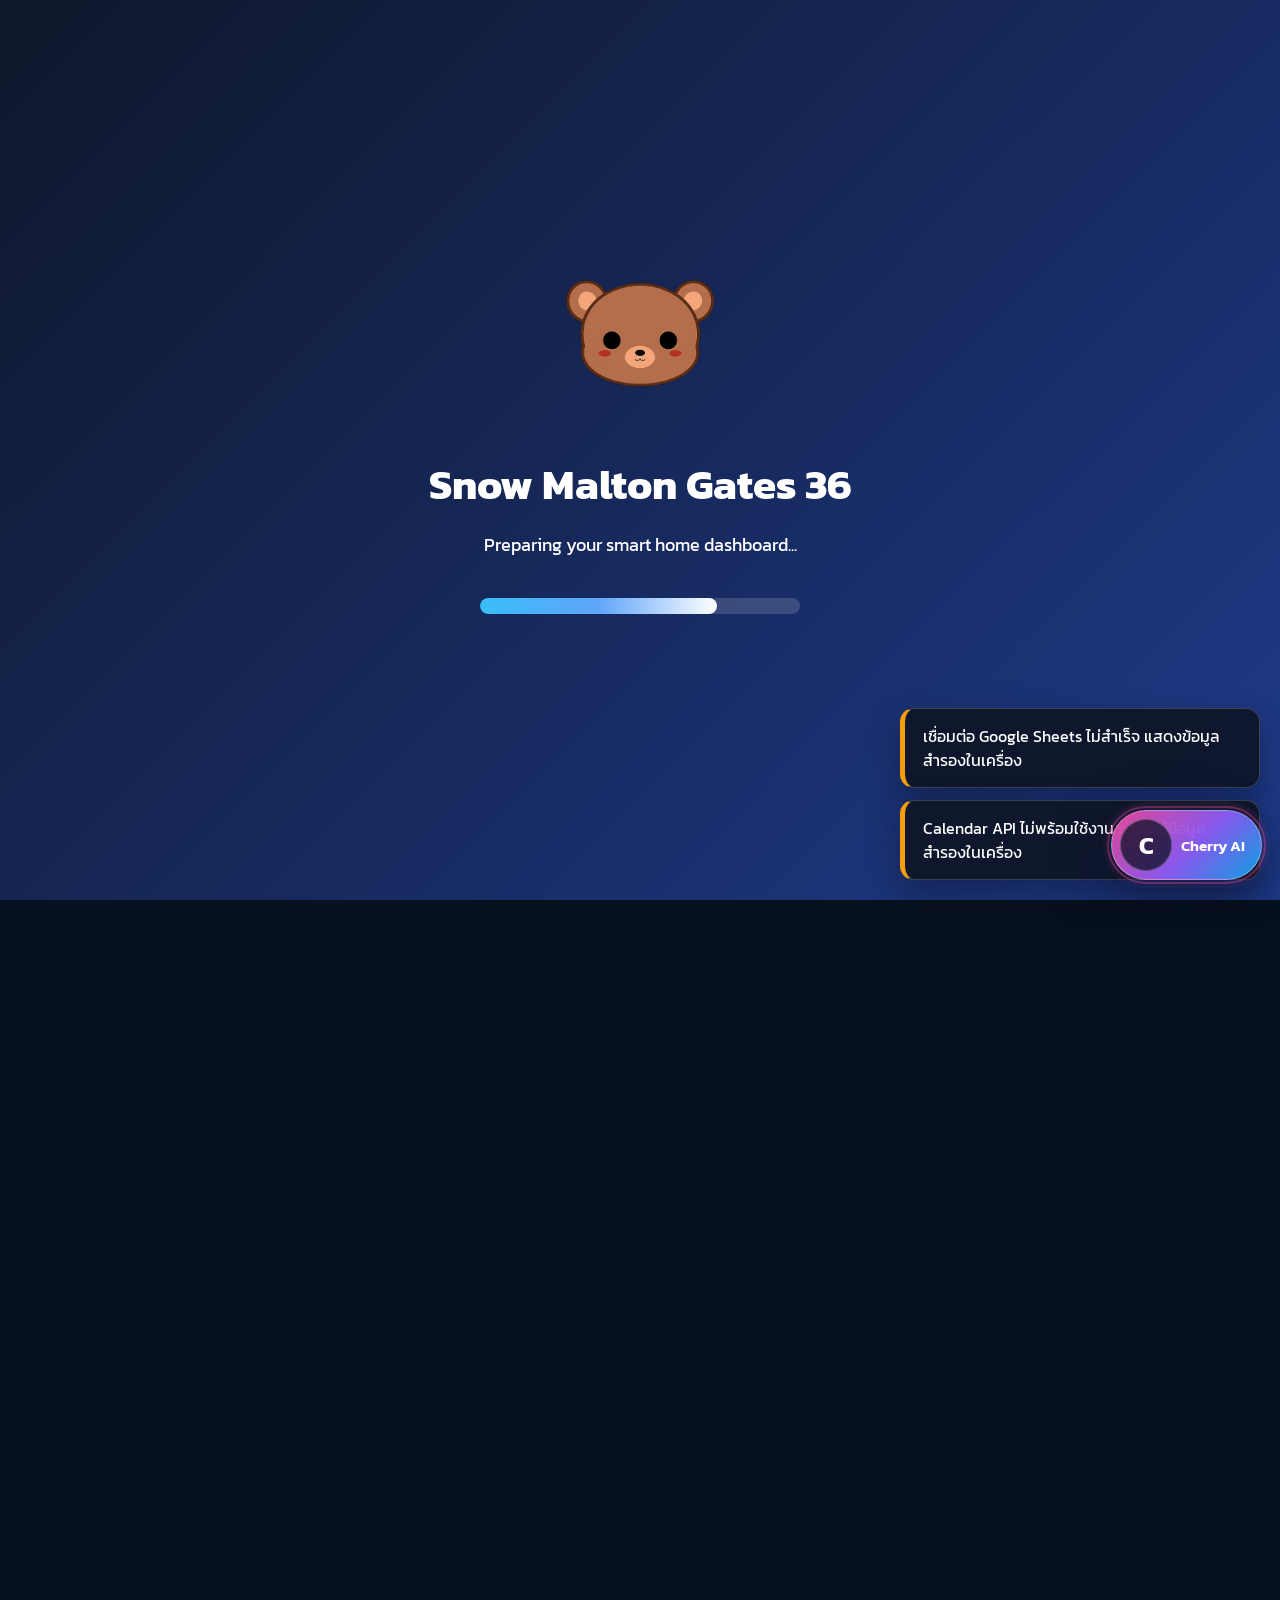
==== index.html @ 79fa8e24 "Add Cherry AI assistant and final floating avatar" ====
<!DOCTYPE html>

<html lang="th">
<head>
<meta charset="utf-8"/>
<meta content="width=device-width, initial-scale=1.0, viewport-fit=cover" name="viewport"/>
<title>
   Family Home Dashboard
  </title>
<meta content="#0f172a" name="theme-color"/>
<link href="home.css" rel="stylesheet"/>
<!-- Google Font -->
<link href="https://fonts.googleapis.com/css2?family=Kanit:wght@300;400;500;600;700&amp;display=swap" rel="stylesheet"/>
<!-- Font Awesome -->
<link href="https://cdnjs.cloudflare.com/ajax/libs/font-awesome/6.6.0/css/all.min.css" rel="stylesheet"/>
  <link rel="stylesheet" href="cherry.css?v=6">
</head>
<body>
<!-- ===================================================
    SPLASH SCREEN
    (ใช้ Animation เดิมของ Umick Expender)
    ==================================================== -->
<div id="splashScreen">
<div class="splash-container">
<img alt="Bear" class="loading-bear" src="images/bear.png"/>
<h1 class="loading-title">
     Snow Malton Gates 36
    </h1>
<p class="loading-text">
     Preparing your smart home dashboard...
    </p>
<div class="loading-bar">
<div class="loading-progress">
</div>
</div>
</div>
</div>
<!-- ===================================================
    SNOW
    ==================================================== -->
<div id="snowContainer">
</div>
<!-- ===================================================
    MAIN
    ==================================================== -->
<div id="app">
<!-- ==========================================
    HEADER
=========================================== -->
<header class="top-header">
<div class="header-left">
<div class="logo">
<b>
<u>
<i>
         ❄️Snow Malton Gates 18/36❄️
        </i>
</u>
</b>
</div>
</div>
<button class="hamburger" id="menuToggle" type="button">
<i class="fas fa-bars">
</i>
</button>
<nav id="mainMenu">
<ul>
<li>
<a data-page="home" href="#home">
<i class="fas fa-house">
</i>
        Home
       </a>
</li>
<li class="dropdown">
<a href="#">
<i class="fas fa-folder-open">
</i>
        ข้อมูลไฟล์บ้าน
        <i class="fas fa-chevron-down">
</i>
</a>
<ul class="submenu">
<li>
<a data-page="blueprint-files" href="#blueprint-files">
          📐 ไฟล์พิมพ์เขียว
         </a>
</li>
<li>
<a data-page="adam-files" href="#adam-files">
          👷 ผู้รับเหมา Adam
         </a>
</li>
<li>
<a data-page="ggb-files" href="#ggb-files">
          🏗 ผู้รับเหมา GGB
         </a>
</li>
<li>
<a data-page="solar-files" href="#solar-files">
          ☀️ SCG Solar Cell
         </a>
</li>
<li>
<a data-page="electric-files" href="#electric-files">
          🔌 เครื่องใช้ไฟฟ้า
         </a>
</li>
</ul>
</li>
<li>
<a data-page="expense" href="#expense"> 
<i class="fas fa-wallet">
</i>
        รายรับ–รายจ่าย
       </a>
</li>
<li>
<a data-page="location" href="#location">
<i class="fas fa-location-dot">
</i>
        Location
       </a>
</li>
<li><a data-page="calendar" href="#calendar"><i class="fas fa-calendar-days"></i> Calendar</a></li><li>
<a data-page="contact" href="#contact">
<i class="fas fa-address-book"></i>
    Contact
  </a>
</li><li>
<a data-page="family" href="#family">
<i class="fas fa-comments">
</i>
        ครอบครัว
       </a>
</li>
<li>
<a href="games.html?v=15">
<i class="fas fa-gamepad">
</i>
        Games
       </a>
</li>
</ul>
</nav>
</header>
<main id="content">
<section class="page active" id="home">
<div class="hero-overlay">
<div class="hero-card">
<h1>
        ❣️ Welcome Home ❣️
       </h1>
<h2>
        Snow36 Happy Place For Our Family
       </h2>
<p>
        Smart Family Management Dashboard
       </p>
<div class="hero-buttons">
<button class="primary-btn" id="startBtn" type="button">
<i class="fas fa-house">
</i>
         เริ่มต้นใช้งาน
        </button>
<button class="secondary-btn" id="gotoExpense" type="button">
<i class="fas fa-wallet">
</i>
         รายรับ–รายจ่าย
        </button>
</div>
</div>
</div>
</section>
<section class="quick-menu">
<div class="menu-card" data-page="files">
<i class="fas fa-folder-open">
</i>
<h3>
       ข้อมูลไฟล์บ้าน
      </h3>
<p>
       Blueprint / Contractor / Solar
      </p>
</div>
<div class="menu-card" data-page="expense">
<i class="fas fa-wallet">
</i>
<h3>
       รายรับ–รายจ่าย
      </h3>
<p>
       Income &amp; Expense Tracker
      </p>
</div>
<div class="menu-card" data-page="location">
<i class="fas fa-map-location-dot">
</i>
<h3>
       Location
      </h3>
<p>
       Google Maps Navigation
      </p>
</div>
<div class="menu-card" data-page="calendar">
<i class="fas fa-calendar-days"></i>
<h3>Calendar</h3>
<p>Family Appointments &amp; Reminders</p>
</div><div class="menu-card" data-page="contact">
<i class="fas fa-address-book"></i>
<h3>Contact</h3>
<p>Call &amp; LINE Family Members</p>
</div><div class="menu-card" data-page="family">
<i class="fas fa-comments">
</i>
<h3>
       Family Board
      </h3>
<p>
       Messages &amp; Announcement
      </p>
</div>
<a class="menu-card" href="games.html?v=15" style="color: inherit; text-decoration: none;">
<i class="fas fa-gamepad">
</i>
<h3>
       Games
      </h3>
<p>
       AR Multiplication Adventure
      </p>
</a>
</section>
<section class="page hidden-page" id="files">
<div class="page-title">
<h2>
<i class="fas fa-folder-open">
</i>
       ข้อมูลไฟล์บ้าน
      </h2>
<p>
       เอกสารทั้งหมดของบ้าน
      </p>
</div>
<div class="file-grid">
<!-- ===================== -->
<div class="file-card">
<div class="file-icon">
        📐
       </div>
<h3>
        ไฟล์พิมพ์เขียว
       </h3>
<p>
        Blueprint Drawing
       </p>
<button class="category-page-button" data-page="blueprint-files" type="button">
        ดูไฟล์พิมพ์เขียว
       </button>
</div>
<!-- ===================== -->
<div class="file-card">
<div class="file-icon">
        👷
       </div>
<h3>
        ผู้รับเหมา Adam
       </h3>
<p>
        Google Sheet / PDF
       </p>
<button class="category-page-button" data-page="adam-files" type="button">
        เปิดไฟล์
       </button>
</div>
<!-- ===================== -->
<div class="file-card">
<div class="file-icon">
        🏗
       </div>
<h3>
        ผู้รับเหมา GGB
       </h3>
<p>
        Google Sheet
       </p>
<button class="category-page-button" data-page="ggb-files" type="button">
        เปิดไฟล์
       </button>
</div>
<!-- ===================== -->
<div class="file-card">
<div class="file-icon">
        ☀
       </div>
<h3>
        SCG Solar Cell
       </h3>
<p>
        Solar Installation
       </p>
<button class="category-page-button" data-page="solar-files" type="button">
        เปิดไฟล์
       </button>
</div>
<!-- ===================== -->
<div class="file-card">
<div class="file-icon">
        🔌
       </div>
<h3>
        เครื่องใช้ไฟฟ้า
       </h3>
<p>
        Warranty / Manual
       </p>
<button class="category-page-button" data-page="electric-files" type="button">
        เปิดไฟล์
       </button>
</div>
</div>
</section>
<section class="page hidden-page" id="blueprint-files">
<div class="page-title">
<h2>
       📐 ไฟล์พิมพ์เขียว
      </h2>
<p>
       เอกสารแบบพิมพ์เขียวของบ้าน
      </p>
</div>
<div class="file-grid">
<div class="file-card">
<div class="file-icon">
        📐
       </div>
<h3>
        แบบพิมพ์เขียวบ้าน
       </h3>
<p>
        Blueprint PDF
       </p>
<button class="open-file" data-link="pdf/blueprint.pdf" type="button">
        เปิดไฟล์
       </button>
</div>
</div>
</section>
<section class="page hidden-page" id="adam-files">
<div class="page-title">
<h2>
       👷 ผู้รับเหมา Adam
      </h2>
<p>
       เอกสารทั้งหมดของผู้รับเหมา Adam
      </p>
</div>
<div class="file-grid">
<!-- ไฟล์ 1 -->
<div class="file-card">
<div class="file-icon">
        🛋️
       </div>
<h3>
        แบบ Interior
       </h3>
<p>
        Interior Drawing PDF
       </p>
<button class="open-file" data-link="pdf/Adaminterrior&amp;KNXall.pdf" type="button">
        เปิดไฟล์
       </button>
</div>
<!-- ไฟล์ 2 -->
<div class="file-card">
<div class="file-icon">
        🚘
       </div>
<h3>
        แบบ Garage
       </h3>
<p>
        Garage Drawing PDF
       </p>
<button class="open-file" data-link="pdf/Garage.pdf" type="button">
        เปิดไฟล์
       </button>
</div>
<!-- ไฟล์ 3 -->
<div class="file-card">
<div class="file-icon">
        🏡
       </div>
<h3>
        แบบ Pavilion &amp; Laundry
       </h3>
<p>
        Pavilion and Laundry Drawing PDF
       </p>
<button class="open-file" data-link="pdf/Pavilion&amp;Laundry.pdf" type="button">
        เปิดไฟล์
       </button>
</div>
<!-- ไฟล์ 4 -->
<div class="file-card">
<div class="file-icon">
        🧾
       </div>
<h3>
        ใบเสนอราคา Interior
       </h3>
<p>
        Interior Quotation PDF
       </p>
<button class="open-file" data-link="pdf/AdaminterriorKNXCarpetLFPRICE.pdf" type="button">
        เปิดไฟล์
       </button>
</div>
<!-- ไฟล์ 5 -->
<div class="file-card">
<div class="file-icon">
        📋
       </div>
<h3>
        ใบเสนอราคาโรงรถ ศาลา และห้องซักรีด
       </h3>
<p>
        Garage, Pavilion &amp; Laundry Quotation PDF
       </p>
<button class="open-file" data-link="pdf/Adampavilion&amp;laundryPRICE.pdf" type="button">
        เปิดไฟล์
       </button>
</div>
</div>
</section>
<section class="page hidden-page" id="ggb-files">
<div class="page-title">
<h2>
       🏗 ผู้รับเหมา GGB
      </h2>
<p>
       เอกสารทั้งหมดของผู้รับเหมา GGB
      </p>
</div>
<div class="file-grid">
<!-- ไฟล์ 1 -->
<div class="file-card">
<div class="file-icon">
        🌳
       </div>
<h3>
        แบบ Landscape
       </h3>
<p>
        Landscape Drawing PDF 
       </p>
<button class="open-file" data-link="https://drive.google.com/uc?export=download&id=1P0riYJ4pMh46IkO5eRKen7x0Mcu74nyK" type="button">
        เปิดไฟล์
       </button>
</div>
<!-- ไฟล์ 2 -->
<div class="file-card">
<div class="file-icon">
        🧾
       </div>
<h3>
        ใบเสนอราคาสวน ศาลา และครัวต่อเติม
       </h3>
<p>
        Landscape, Pavilion &amp; Kitchen Quotation PDF
       </p>
<button class="open-file" data-link="pdf/GGBPRICE.pdf" type="button">
        เปิดไฟล์
       </button>
</div>
</div>
</section>
<section class="page hidden-page" id="solar-files">
<div class="page-title">
<h2>
       ☀️ SCG Solar Cell
      </h2>
<p>
       เอกสารระบบ Solar Cell
      </p>
</div>
<div class="file-grid">
<!-- ไฟล์ 1 -->
<div class="file-card">
<div class="file-icon">
        📊
       </div>
<h3>
        Specs Sheets
       </h3>
<p>
        Solar Cell Specifications PDF
       </p>
<button class="open-file" data-link="pdf/SolarCellMOU.pdf" type="button">
        เปิดไฟล์
       </button>
</div>
<!-- ไฟล์ 2 -->
<div class="file-card">
<div class="file-icon">
        🧾
       </div>
<h3>
        ใบเสนอราคา
       </h3>
<p>
        Solar Cell Quotation PDF
       </p>
<button class="open-file" data-link="pdf/SolarCellMOU.pdf" type="button">
        เปิดไฟล์
       </button>
</div>
</div>
</section>
<section class="page hidden-page" id="electric-files">
<div class="page-title">
<h2>
       🔌 เครื่องใช้ไฟฟ้า
      </h2>
<p>
       เอกสารเครื่องใช้ไฟฟ้าภายในบ้าน
      </p>
</div>
<div class="file-grid">
<div class="file-card">
<div class="file-icon">
        🔌
       </div>
<h3>
        เอกสารเครื่องใช้ไฟฟ้า
       </h3>
<p>
        Electrical Appliances PDF
       </p>
<button class="open-file" data-link="วาง_URL_PDF_เครื่องใช้ไฟฟ้า" type="button">
        เปิดไฟล์
       </button>
</div>
</div>
</section>
<section class="page hidden-page" id="expense">
<div class="page-title">
<h2>
       💰 รายรับ–รายจ่าย
      </h2>
<p>
       เปิดระบบเดิมของ Umick Expender
      </p>
</div>
<div class="expense-box">
<img class="expense-bear" src="images/bear.png"/>
<h3>
       Smart Income &amp; Expense
      </h3>
<p>
       ระบบเดิมของคุณจะถูกเปิดทันที
      </p>
<button id="openExpense" type="button">
       เปิดระบบ
      </button>
</div>
</section>
<section class="page hidden-page" id="location">
<div class="location-wrapper">
<div class="location-header">
<div class="location-icon">
<i class="fas fa-location-dot">
</i>
</div>
<h2>
        Location บ้าน
       </h2>
<p>
        Snow Malton Gates 18/36
       </p>
</div>
<div class="map-card">
<div class="map-frame">
<iframe allowfullscreen="" loading="lazy" referrerpolicy="no-referrer-when-downgrade" src="https://www.google.com/maps?q=13.7569722,100.6874444&amp;z=19&amp;output=embed" title="ตำแหน่งบ้าน Snow Malton Gates 18/36">
</iframe>
</div>
<div class="map-information">
<div class="map-detail">
<div class="map-detail-icon">
<i class="fas fa-house">
</i>
</div>
<div>
<h3>
           Snow Malton Gates 18/36
          </h3>
<p>
           พิกัด 13.7569722, 100.6874444
          </p>
</div>
</div>
<button class="google-map-button" id="googleMapButton" type="button">
<i class="fas fa-diamond-turn-right">
</i>
         เปิดเส้นทางใน Google Maps
        </button>
</div>
</div>
</div>
</section>
<section class="page hidden-page" id="calendar">
<div class="calendar-wrapper">
<div class="page-title calendar-page-title">
<h2><i class="fas fa-calendar-days"></i> Family Calendar</h2>
<p>บันทึกวัน เวลา และรายละเอียดนัดหมายของครอบครัว</p>
</div>
<div class="calendar-layout">
<div class="calendar-panel">
<div class="calendar-toolbar">
<button aria-label="เดือนก่อนหน้า" class="calendar-nav-btn" id="calendarPrev" type="button">
<i class="fas fa-chevron-left"></i>
</button>
<h3 id="calendarMonthLabel">เดือน</h3>
<button aria-label="เดือนถัดไป" class="calendar-nav-btn" id="calendarNext" type="button">
<i class="fas fa-chevron-right"></i>
</button>
</div>
<div aria-hidden="true" class="calendar-weekdays">
<span>อา.</span><span>จ.</span><span>อ.</span><span>พ.</span>
<span>พฤ.</span><span>ศ.</span><span>ส.</span>
</div>
<div aria-label="ตารางปฏิทิน" class="calendar-grid" id="calendarGrid"></div>
</div>
<aside class="appointment-panel">
<h3><i class="fas fa-pen-to-square"></i> เพิ่มนัดหมาย</h3>
<label class="calendar-field">
<span>ชื่อผู้บันทึก</span>
<input id="appointmentUser" maxlength="60" placeholder="เช่น Dad, Mom, Umick" type="text"/>
</label>
<div class="calendar-field-row">
<label class="calendar-field">
<span>วันที่</span>
<div class="calendar-native-input">
<input id="appointmentDate" type="date"/>
</div>
</label>
<label class="calendar-field">
<span>เวลา</span>
<div class="calendar-native-input">
<input id="appointmentTime" type="time"/>
</div>
</label>
</div>
<label class="calendar-field">
<span>รายละเอียดนัดหมาย</span>
<textarea id="appointmentDetails" maxlength="1000" placeholder="กรอกรายละเอียด สถานที่ หรือข้อมูลที่ต้องเตรียม..." rows="5"></textarea>
</label>
<button class="calendar-save-btn" id="saveAppointment" type="button">
<i class="fas fa-floppy-disk"></i> บันทึกนัดหมาย
        </button>
<p class="calendar-form-note">ระบบจะเก็บข้อมูลในเครื่องเป็นข้อมูลสำรอง และเมื่อเชื่อม Google Apps Script จะบันทึกลง Google Sheets พร้อมแจ้งเตือน LINE และ Telegram ทุกเช้า</p>
<div class="calendar-connection-status" id="calendarConnectionStatus" role="status">
<span class="calendar-status-dot"></span>
<span>กำลังตรวจสอบการเชื่อมต่อ Calendar API...</span>
</div></aside>
</div>
<section class="appointment-list-section">
<div class="appointment-list-header">
<div>
<h3><i class="fas fa-list-check"></i> รายการนัดหมาย</h3>
<p id="appointmentFilterLabel">แสดงรายการทั้งหมด</p>
</div>
<button class="calendar-secondary-btn" id="showAllAppointments" type="button">
          แสดงทั้งหมด
        </button>
</div>
<div aria-live="polite" class="appointment-list" id="appointmentList"></div>
</section>
<div class="calendar-notification-note">
<i class="fas fa-bell"></i>
<div>
<strong>การแจ้งเตือนบนมือถือ</strong>
<p>
      เสียงแจ้งเตือนจะดังตามการตั้งค่าเสียงของแอป LINE/Telegram และการตั้งค่าแจ้งเตือนของมือถือแต่ละเครื่อง
    </p>
</div>
</div></div>
</section><section class="page hidden-page" id="contact">
<div class="page-title">
<h2>
<i class="fas fa-address-book"></i>
      Contact
    </h2>
<p>
      ติดต่อสมาชิกในครอบครัวผ่านโทรศัพท์หรือ LINE
    </p>
</div>
<div class="file-grid contact-file-grid">
<article class="file-card contact-person-card">
<div class="file-icon contact-person-icon">
<img alt="Dad" src="images/users/dad.jpg"/>
</div>
<h3>Papa</h3>
<p class="contact-role">Family Contact</p>
<div class="contact-person-actions">
<a aria-label="โทรหา Papa หมายเลข 0955611717" class="contact-button contact-call" href="tel:0955611717">
<i class="fas fa-phone"></i>
<span>0955611717</span>
</a>
<a aria-label="เพิ่ม LINE ของ Papa ไอดี arony1717" class="contact-button contact-line" href="https://line.me/ti/p/~arony1717" rel="noopener noreferrer" target="_blank">
<i class="fab fa-line"></i>
<span>arony1717</span>
</a>
</div>
</article>
<article class="file-card contact-person-card">
<div class="file-icon contact-person-icon">
<img alt="Mom" src="images/users/mom.jpg"/>
</div>
<h3>Mama</h3>
<p class="contact-role">Family Contact</p>
<div class="contact-person-actions">
<a aria-label="โทรหา Mama หมายเลข 0969985555" class="contact-button contact-call" href="tel:0969985555">
<i class="fas fa-phone"></i>
<span>0969985555</span>
</a>
<a aria-label="เพิ่ม LINE ของ Mama ไอดี iceutika" class="contact-button contact-line" href="https://line.me/ti/p/~iceutika" rel="noopener noreferrer" target="_blank">
<i class="fab fa-line"></i>
<span>iceutika</span>
</a>
</div>
</article>
<article class="file-card contact-person-card">
<div class="file-icon contact-person-icon">
<img alt="Umick" src="images/users/baby.jpg"/>
</div>
<h3>Umick</h3>
<p class="contact-role">Family Contact</p>
<div class="contact-person-actions">
<span aria-disabled="true" class="contact-button contact-disabled">
<i class="fas fa-phone-slash"></i>
<span>ยังไม่ได้ระบุเบอร์</span>
</span>
<span aria-disabled="true" class="contact-button contact-disabled">
<i class="fab fa-line"></i>
<span>ยังไม่ได้ระบุ LINE</span>
</span>
</div>
</article>
<article class="file-card contact-person-card">
<div class="file-icon contact-person-icon">
<img alt="Imick" src="images/users/baby.jpg"/>
</div>
<h3>Imick</h3>
<p class="contact-role">Family Contact</p>
<div class="contact-person-actions">
<span aria-disabled="true" class="contact-button contact-disabled">
<i class="fas fa-phone-slash"></i>
<span>ยังไม่ได้ระบุเบอร์</span>
</span>
<span aria-disabled="true" class="contact-button contact-disabled">
<i class="fab fa-line"></i>
<span>ยังไม่ได้ระบุ LINE</span>
</span>
</div>
</article>
<article class="file-card contact-person-card">
<div class="file-icon contact-person-icon">
<img alt="Granddad" src="images/users/granddad.jpg"/>
</div>
<h3>Granddad</h3>
<p class="contact-role">Family Contact</p>
<div class="contact-person-actions">
<a aria-label="โทรหา Granddad หมายเลข 0854817035" class="contact-button contact-call" href="tel:0854817035">
<i class="fas fa-phone"></i>
<span>0854817035</span>
</a>
<a aria-label="เพิ่ม LINE ของ Granddad ไอดี 0854817035" class="contact-button contact-line" href="https://line.me/ti/p/~0854817035" rel="noopener noreferrer" target="_blank">
<i class="fab fa-line"></i>
<span>0854817035</span>
</a>
</div>
</article>
<article class="file-card contact-person-card">
<div class="file-icon contact-person-icon">
<img alt="Grandmom" src="images/users/grandmom.jpg"/>
</div>
<h3>Grandmom</h3>
<p class="contact-role">Family Contact</p>
<div class="contact-person-actions">
<a aria-label="โทรหา Grandmom หมายเลข 0816488877" class="contact-button contact-call" href="tel:0816488877">
<i class="fas fa-phone"></i>
<span>0816488877</span>
</a>
<a aria-label="เพิ่ม LINE ของ Grandmom ไอดี 0816488877" class="contact-button contact-line" href="https://line.me/ti/p/~porntip1717" rel="noopener noreferrer" target="_blank">
<i class="fab fa-line"></i>
<span>porntip1717</span>
</a>
</div>
</article>
</div>
<p class="contact-help">
    กดติดต่อสมาชิกในครอบครัวได้เลยครับ
  </p>
</section><section class="page hidden-page" id="family">
<div class="family-wrapper">
<div class="family-header">
<h2>
        💬 Family Board
       </h2>
<p>
        แชร์ข้อความถึงทุกคนในบ้าน
       </p>
</div>
<!-- ========================= -->
<div class="post-card">
<div class="post-user">
<img class="avatar" src="images/avatar.jpg"/>
<div>
<h3>
          ผู้ใช้งาน
         </h3>
<p>
          Family Member
         </p>
</div>
</div>
<input class="family-input" id="userName" placeholder="ชื่อผู้โพสต์" type="text"/>
<textarea class="family-text" id="familyMessage" placeholder="เขียนข้อความถึงครอบครัว...">

</textarea>
<div class="button-group">
<button class="post-btn" id="postMessage" type="button">
         📨 โพสต์ข้อความ
        </button>
<button class="cancel-btn" id="clearMessage" type="button">
         ล้างข้อความ
        </button>
</div>
</div>
<!-- ========================= -->
<div class="message-list" id="messageContainer">
</div>
</div>
</section>
<footer class="main-footer">
<div class="footer-container">
<h3>
       🏡 Family Home Dashboard
      </h3>
<p>
       Smart Family Management System
      </p>
<p>
       Developed by Umick © 2026
      </p>
</div>
</footer>
</main>
</div>
<script src="home.js">
</script>
  <!-- Cherry AI Floating Assistant -->
  <script src="cherry-config.js?v=6"></script>
  <script src="cherry-core.js?v=6"></script>
  <script src="cherry-widget.js?v=6"></script>
</body>
</html>
---- home.css ----
/* ===========================================================
   FAMILY HOME DASHBOARD
   Version 1.0
   Developed by Umick ©
=========================================================== */

/* ===========================================================
   DROPDOWN / SUBMENU
=========================================================== */

.dropdown {
    position: relative;
}

/* ปุ่มหัวข้อข้อมูลไฟล์บ้าน */
.dropdown > a {
    position: relative;
    display: flex;
    align-items: center;
    justify-content: center;
    gap: 9px;
}

.dropdown > a .fa-chevron-down {
    margin-left: 2px;
    font-size: 13px;
    transition: transform 0.3s ease;
}

.dropdown.dropdown-open > a,
.dropdown > a[aria-expanded="true"] {
    color: #ffffff;
    background: rgba(56, 189, 248, 0.2);
}

.dropdown.dropdown-open > a .fa-chevron-down,
.dropdown > a[aria-expanded="true"] .fa-chevron-down {
    transform: rotate(180deg);
}

/* กล่อง Submenu */
#mainMenu .submenu {
    position: absolute;
    top: calc(100% + 12px);
    left: 50%;

    width: 285px;
    min-width: 285px;

    display: none;
    flex-direction: column;
    gap: 6px;

    margin: 0;
    padding: 12px;

    list-style: none;

    border: 1px solid rgba(255, 255, 255, 0.15);
    border-radius: 18px;

    background: rgba(15, 35, 68, 0.97);
    backdrop-filter: blur(18px);
    -webkit-backdrop-filter: blur(18px);

    box-shadow:
        0 18px 45px rgba(0, 0, 0, 0.38),
        inset 0 1px 0 rgba(255, 255, 255, 0.08);

    transform: translateX(-50%) translateY(-8px);
    opacity: 0;
    visibility: hidden;

    z-index: 9999;
}

/* ลูกศรเล็กด้านบน Submenu */
#mainMenu .submenu::before {
    content: "";

    position: absolute;
    top: -7px;
    left: 50%;

    width: 14px;
    height: 14px;

    background: rgba(15, 35, 68, 0.97);
    border-top: 1px solid rgba(255, 255, 255, 0.15);
    border-left: 1px solid rgba(255, 255, 255, 0.15);

    transform: translateX(-50%) rotate(45deg);
}

/* ตอนเปิด Submenu */
#mainMenu .submenu.show {
    display: flex;
    opacity: 1;
    visibility: visible;

    transform: translateX(-50%) translateY(0);

    animation: submenuOpen 0.28s ease both;
}

@keyframes submenuOpen {
    from {
        opacity: 0;
        transform: translateX(-50%) translateY(-12px) scale(0.97);
    }

    to {
        opacity: 1;
        transform: translateX(-50%) translateY(0) scale(1);
    }
}

/* รายการแต่ละหัวข้อ */
#mainMenu .submenu li {
    width: 100%;
    list-style: none;
}

/* ลิงก์แต่ละหัวข้อ */
#mainMenu .submenu li a {
    width: 100%;

    display: flex;
    align-items: center;
    justify-content: flex-start;
    gap: 12px;

    padding: 14px 16px;

    color: #f8fafc;
    font-size: 15px;
    font-weight: 500;
    line-height: 1.4;

    border: 1px solid transparent;
    border-radius: 13px;

    background: transparent;

    transition:
        transform 0.25s ease,
        background 0.25s ease,
        border-color 0.25s ease;
}

/* Hover แต่ละหัวข้อ */
#mainMenu .submenu li a:hover {
    color: #ffffff;

    background:
        linear-gradient(
            135deg,
            rgba(37, 99, 235, 0.42),
            rgba(56, 189, 248, 0.24)
        );

    border-color: rgba(125, 211, 252, 0.35);

    transform: translateX(5px);
}

/* เส้นแบ่งเบา ๆ */
#mainMenu .submenu li:not(:last-child) {
    border-bottom: 1px solid rgba(255, 255, 255, 0.07);
}

/* ===========================================================
   MOBILE SUBMENU
=========================================================== */

@media (max-width: 991px) {

    #mainMenu .dropdown {
        width: 100%;
    }

    #mainMenu .dropdown > a {
        width: 100%;
        justify-content: flex-start;
    }

    #mainMenu .dropdown > a .fa-chevron-down {
        margin-left: auto;
    }

    #mainMenu .submenu {
        position: static;

        width: 100%;
        min-width: 0;

        margin-top: 10px;
        padding: 10px;

        background: rgba(255, 255, 255, 0.06);

        border-radius: 14px;
        box-shadow: none;

        transform: none;
    }

    #mainMenu .submenu::before {
        display: none;
    }

    #mainMenu .submenu.show {
        transform: none;

        animation: mobileSubmenuOpen 0.3s ease both;
    }

    @keyframes mobileSubmenuOpen {
        from {
            opacity: 0;
            transform: translateY(-8px);
        }

        to {
            opacity: 1;
            transform: translateY(0);
        }
    }

    #mainMenu .submenu li a {
        min-height: 50px;
        padding: 13px 14px;

        white-space: normal;
    }

    #mainMenu .submenu li a:hover {
        transform: none;
    }
}

/* ===========================================================
   LOCATION PAGE
=========================================================== */

#location {
    min-height: calc(100vh - 80px);
    padding: 70px 24px 90px;
}

.location-wrapper {
    width: min(1100px, 100%);
    margin: 0 auto;
}

.location-header {
    text-align: center;
    margin-bottom: 35px;
}

.location-icon {
    width: 72px;
    height: 72px;

    display: flex;
    align-items: center;
    justify-content: center;

    margin: 0 auto 18px;

    color: #ffffff;
    font-size: 30px;

    border: 1px solid rgba(255, 255, 255, 0.22);
    border-radius: 22px;

    background:
        linear-gradient(
            135deg,
            rgba(37, 99, 235, 0.92),
            rgba(56, 189, 248, 0.78)
        );

    box-shadow: 0 15px 35px rgba(37, 99, 235, 0.3);
}

.location-header h2 {
    color: #ffffff;
    font-size: clamp(30px, 5vw, 44px);
    margin-bottom: 8px;
}

.location-header p {
    color: #bfdbfe;
    font-size: 18px;
}

.map-card {
    overflow: hidden;

    border: 1px solid rgba(255, 255, 255, 0.18);
    border-radius: 28px;

    background: rgba(255, 255, 255, 0.09);
    backdrop-filter: blur(20px);
    -webkit-backdrop-filter: blur(20px);

    box-shadow: 0 25px 60px rgba(0, 0, 0, 0.3);
}

.map-frame {
    position: relative;
    width: 100%;
    height: 520px;
    overflow: hidden;
}

.map-frame iframe {
    display: block;

    width: 100%;
    height: 100%;

    border: 0;
}

.map-information {
    display: flex;
    align-items: center;
    justify-content: space-between;
    gap: 25px;

    padding: 25px 28px;
}

.map-detail {
    display: flex;
    align-items: center;
    gap: 16px;

    min-width: 0;
}

.map-detail-icon {
    width: 52px;
    height: 52px;
    flex: 0 0 52px;

    display: flex;
    align-items: center;
    justify-content: center;

    color: #7dd3fc;
    font-size: 22px;

    border-radius: 16px;
    background: rgba(56, 189, 248, 0.13);
}

.map-detail h3 {
    color: #ffffff;
    font-size: 20px;
    margin-bottom: 4px;
}

.map-detail p {
    color: #94a3b8;
    font-size: 15px;
}

.google-map-button {
    min-height: 54px;

    display: inline-flex;
    align-items: center;
    justify-content: center;
    gap: 10px;

    padding: 14px 24px;

    color: #ffffff;
    font-size: 16px;
    font-weight: 600;

    border: 0;
    border-radius: 50px;

    background:
        linear-gradient(
            90deg,
            #2563eb,
            #0ea5e9
        );

    box-shadow: 0 12px 28px rgba(37, 99, 235, 0.32);

    transition:
        transform 0.3s ease,
        box-shadow 0.3s ease;
}

.google-map-button:hover {
    transform: translateY(-4px);

    box-shadow: 0 18px 35px rgba(37, 99, 235, 0.42);
}

.google-map-button:active {
    transform: translateY(-1px);
}

/* ===========================================================
   MOBILE LOCATION PAGE
=========================================================== */

@media (max-width: 768px) {

    #location {
        padding: 45px 15px 70px;
    }

    .location-header {
        margin-bottom: 25px;
    }

    .location-icon {
        width: 62px;
        height: 62px;
        font-size: 26px;
        border-radius: 19px;
    }

    .location-header p {
        font-size: 16px;
    }

    .map-card {
        border-radius: 22px;
    }

    .map-frame {
        height: 390px;
    }

    .map-information {
        flex-direction: column;
        align-items: stretch;

        padding: 20px;
    }

    .map-detail {
        align-items: flex-start;
    }

    .map-detail h3 {
        font-size: 18px;
    }

    .map-detail p {
        font-size: 14px;
        overflow-wrap: anywhere;
    }

    .google-map-button {
        width: 100%;
        min-height: 56px;
        padding: 14px 18px;
    }
}

@media (max-width: 430px) {

    .map-frame {
        height: 330px;
    }

    .map-detail-icon {
        width: 46px;
        height: 46px;
        flex-basis: 46px;
    }
}

/* ===========================================================
   FAMILY BOARD PAGE
=========================================================== */

#family {
    min-height: calc(100vh - 80px);
    padding: 70px 20px 90px;
}

.family-wrapper {
    width: min(820px, 100%);
    margin: 0 auto;
}

.family-header {
    text-align: center;
    margin-bottom: 32px;
}

.family-header h2 {
    color: #ffffff;
    font-size: clamp(32px, 5vw, 46px);
    margin-bottom: 10px;
}

.family-header p {
    color: #bfdbfe;
    font-size: 18px;
}

/* กล่องโพสต์ */
.post-card {
    width: 100%;

    margin: 0 auto 35px;
    padding: 32px;

    border: 1px solid rgba(255, 255, 255, 0.18);
    border-radius: 28px;

    background: rgba(255, 255, 255, 0.09);

    backdrop-filter: blur(20px);
    -webkit-backdrop-filter: blur(20px);

    box-shadow: 0 22px 55px rgba(0, 0, 0, 0.3);
}

/* ผู้ใช้งาน */
.post-user {
    display: flex;
    align-items: center;
    justify-content: center;
    gap: 15px;

    margin-bottom: 25px;
    text-align: left;
}

.avatar {
    width: 64px;
    height: 64px;

    flex: 0 0 64px;

    object-fit: cover;

    border: 3px solid rgba(125, 211, 252, 0.8);
    border-radius: 50%;

    box-shadow: 0 8px 22px rgba(56, 189, 248, 0.25);
}

.post-user h3 {
    color: #ffffff;
    font-size: 20px;
    margin-bottom: 2px;
}

.post-user p {
    color: #94a3b8;
    font-size: 14px;
}

/* ช่องชื่อ */
.family-input {
    width: 100%;
    min-height: 56px;

    display: block;

    margin-bottom: 18px;
    padding: 14px 18px;

    color: #ffffff;
    font-size: 16px;

    outline: none;

    border: 1px solid rgba(255, 255, 255, 0.18);
    border-radius: 15px;

    background: rgba(8, 17, 31, 0.58);

    transition:
        border-color 0.25s ease,
        box-shadow 0.25s ease,
        background 0.25s ease;
}

/* ช่องข้อความ */
.family-text {
    width: 100%;
    min-height: 180px;

    display: block;
    resize: vertical;

    margin-bottom: 22px;
    padding: 17px 18px;

    color: #ffffff;
    font-family: "Kanit", sans-serif;
    font-size: 16px;
    line-height: 1.7;

    outline: none;

    border: 1px solid rgba(255, 255, 255, 0.18);
    border-radius: 17px;

    background: rgba(8, 17, 31, 0.58);

    transition:
        border-color 0.25s ease,
        box-shadow 0.25s ease,
        background 0.25s ease;
}

.family-input::placeholder,
.family-text::placeholder {
    color: #94a3b8;
}

.family-input:focus,
.family-text:focus {
    border-color: #38bdf8;

    background: rgba(8, 17, 31, 0.78);

    box-shadow:
        0 0 0 4px rgba(56, 189, 248, 0.13);
}

/* กลุ่มปุ่มอยู่ตรงกลาง */
.button-group {
    display: flex;
    align-items: center;
    justify-content: center;
    flex-wrap: wrap;

    gap: 14px;

    width: 100%;
}

/* ปุ่มโพสต์ */
.post-btn,
.cancel-btn {
    min-width: 180px;
    min-height: 54px;

    display: inline-flex;
    align-items: center;
    justify-content: center;
    gap: 9px;

    padding: 14px 25px;

    color: #ffffff;
    font-size: 16px;
    font-weight: 600;

    border-radius: 50px;

    transition:
        transform 0.3s ease,
        box-shadow 0.3s ease,
        background 0.3s ease;
}

.post-btn {
    border: 0;

    background:
        linear-gradient(
            90deg,
            #2563eb,
            #0ea5e9
        );

    box-shadow: 0 12px 28px rgba(37, 99, 235, 0.32);
}

.post-btn:hover {
    transform: translateY(-4px);

    box-shadow: 0 18px 34px rgba(37, 99, 235, 0.42);
}

.cancel-btn {
    border: 1px solid rgba(255, 255, 255, 0.2);

    background: rgba(255, 255, 255, 0.1);
}

.cancel-btn:hover {
    transform: translateY(-4px);
    background: rgba(255, 255, 255, 0.17);
}

/* รายการข้อความ */
.message-list {
    width: 100%;
    margin: 0 auto;
}

.message-card {
    width: 100%;

    margin: 0 auto 18px;
    padding: 24px;

    border: 1px solid rgba(255, 255, 255, 0.15);
    border-radius: 20px;

    background: rgba(255, 255, 255, 0.09);

    backdrop-filter: blur(16px);
    -webkit-backdrop-filter: blur(16px);

    box-shadow: 0 15px 35px rgba(0, 0, 0, 0.22);
}

.message-top {
    display: flex;
    align-items: flex-start;
    justify-content: space-between;
    gap: 15px;

    margin-bottom: 13px;
}

.message-top h3 {
    color: #ffffff;
    font-size: 19px;
}

.message-top span {
    color: #94a3b8;
    font-size: 13px;
    text-align: right;
}

.message-card p {
    color: #e2e8f0;

    margin-bottom: 16px;

    line-height: 1.75;
    white-space: pre-wrap;
    overflow-wrap: anywhere;
}

/* ปุ่มลบอยู่กึ่งกลาง */
.message-delete,
.message-card > button {
    min-width: 130px;

    display: flex;
    align-items: center;
    justify-content: center;

    margin: 0 auto;
    padding: 10px 18px;

    color: #ffffff;
    font-family: "Kanit", sans-serif;

    border: 0;
    border-radius: 50px;

    background: rgba(239, 68, 68, 0.86);

    transition:
        transform 0.25s ease,
        background 0.25s ease;
}

.message-delete:hover,
.message-card > button:hover {
    background: #ef4444;
    transform: translateY(-3px);
}

.message-empty {
    width: 100%;

    margin: 0 auto;
    padding: 38px 20px;

    text-align: center;
    color: #94a3b8;

    border: 1px dashed rgba(255, 255, 255, 0.22);
    border-radius: 20px;

    background: rgba(255, 255, 255, 0.04);
}

/* ===========================================================
   FAMILY BOARD MOBILE
=========================================================== */

@media (max-width: 768px) {

    #family {
        padding: 45px 15px 70px;
    }

    .family-header {
        margin-bottom: 25px;
    }

    .family-header p {
        font-size: 16px;
    }

    .post-card {
        padding: 23px 18px;
        border-radius: 22px;
    }

    .post-user {
        justify-content: flex-start;
    }

    .avatar {
        width: 56px;
        height: 56px;
        flex-basis: 56px;
    }

    .family-input {
        min-height: 54px;
        font-size: 16px;
    }

    .family-text {
        min-height: 160px;
        font-size: 16px;
    }

    .button-group {
        flex-direction: column;
    }

    .post-btn,
    .cancel-btn {
        width: 100%;
        min-width: 0;
        min-height: 56px;
    }

    .message-card {
        padding: 20px 17px;
    }
}

@media (max-width: 480px) {

    .message-top {
        flex-direction: column;
        gap: 5px;
    }

    .message-top span {
        text-align: left;
    }

    .post-user h3 {
        font-size: 18px;
    }
}

/* ===========================================================
   ROOT VARIABLES
=========================================================== */

:root{

    --primary:#2563eb;
    --primary-dark:#1d4ed8;

    --secondary:#0f172a;

    --accent:#38bdf8;

    --success:#10b981;

    --danger:#ef4444;

    --warning:#f59e0b;

    --white:#ffffff;

    --text:#e2e8f0;

    --gray:#94a3b8;

    --glass:rgba(255,255,255,.12);

    --glass-border:rgba(255,255,255,.25);

    --shadow:0 15px 40px rgba(0,0,0,.25);

    --radius:22px;

    --transition:.35s;

}


/* ===========================================================
RESET
=========================================================== */

*{

    margin:0;

    padding:0;

    box-sizing:border-box;

}


html{

    scroll-behavior:smooth;

}


body{

    font-family:'Kanit',sans-serif;

    background:#08111f;

    color:var(--text);

    overflow-x:hidden;

    min-height:100vh;

}


/* ===========================================================
BACKGROUND
=========================================================== */

body::before{

    content:"";

    position:fixed;

    inset:0;

    background:

    linear-gradient(

    135deg,

    #0f172a,

    #11294d,

    #1d4ed8

    );

    z-index:-3;

}


body::after{

    content:"";

    position:fixed;

    inset:0;

    background:

    radial-gradient(circle at top right,

    rgba(255,255,255,.08),

    transparent 45%);

    z-index:-2;

}


/* ===========================================================
LINK
=========================================================== */

a{

    color:inherit;

    text-decoration:none;

}


button{

    font-family:'Kanit',sans-serif;

    cursor:pointer;

}


/* ===========================================================
APP
=========================================================== */

#app{

    width:100%;

    min-height:100vh;

    opacity:0;

    visibility:hidden;

    transition:.6s;

}

#app.show{

    opacity:1;

    visibility:visible;

}


/* ===========================================================
MAIN
=========================================================== */

main{

    width:100%;

    padding-top:90px;

}


/* ===========================================================
SPLASH SCREEN
=========================================================== */

#splashScreen{

    position:fixed;

    inset:0;

    background:

    linear-gradient(

    135deg,

    #0f172a,

    #1e3a8a

    );

    display:flex;

    justify-content:center;

    align-items:center;

    flex-direction:column;

    z-index:99999;

}


.splash-container{

    text-align:center;

}


.loading-bear{

    width:180px;

    animation:

    bearFloat 2s ease-in-out infinite;

}


.loading-title{

    color:white;

    font-size:42px;

    margin-top:20px;

    font-weight:700;

}


.loading-text{

    color:#ffffff;

    margin-top:15px;

    font-size:18px;

}


.loading-bar{

    width:320px;

    height:16px;

    margin:40px auto;

    border-radius:50px;

    overflow:hidden;

    background:

    rgba(255,255,255,.15);

}


.loading-progress{

    width:0%;

    height:100%;

    border-radius:50px;

    background:

    linear-gradient(

    90deg,

    #38bdf8,

    #60a5fa,

    #ffffff

    );

}


/* ===========================================================
HEADER
=========================================================== */

.top-header{

    position:fixed;

    top:0;

    left:0;

    width:100%;

    height:80px;

    display:flex;

    justify-content:space-between;

    align-items:center;

    padding:0 30px;

    backdrop-filter:blur(18px);

    background:

    rgba(8,17,31,.55);

    border-bottom:

    1px solid rgba(255,255,255,.12);

    z-index:999;

}


.logo{

    color:white;

    font-size:28px;

    font-weight:700;

}


/* ===========================================================
NAVIGATION
=========================================================== */

#mainMenu ul{

    display:flex;

    gap:18px;

    list-style:none;

}


#mainMenu a{

    display:flex;

    align-items:center;

    gap:8px;

    color:white;

    padding:12px 20px;

    border-radius:50px;

    transition:var(--transition);

}


#mainMenu a:hover{

    background:

    rgba(255,255,255,.15);

}


/* ===========================================================
HAMBURGER
=========================================================== */

.hamburger{

    display:none;

    width:48px;

    height:48px;

    border:none;

    border-radius:12px;

    color:white;

    background:

    rgba(255,255,255,.15);

}


/* ===========================================================
SNOW
=========================================================== */

#snowContainer{

    position:fixed;

    inset:0;

    pointer-events:none;

    overflow:hidden;

    z-index:-1;

}

/* ===================================
   Expense
=================================== */

.expense-box{

    max-width:700px;

    margin:70px auto;

    padding:50px;

    border-radius:30px;

    text-align:center;

    background:rgba(255,255,255,.08);

    backdrop-filter:blur(20px);

    border:1px solid rgba(255,255,255,.15);

}

.expense-bear{

    width:220px;

    max-width:70%;

    display:block;

    margin:auto;

}

.expense-box h2{

    margin-top:30px;

    color:#fff;

    font-size:36px;

}

.expense-box p{

    margin:20px 0 35px;

    color:#d6e4ff;

    font-size:20px;

}

#openExpense{

    padding:18px 45px;

    border:none;

    border-radius:50px;

    font-size:20px;

    color:white;

    background:linear-gradient(90deg,#2563eb,#38bdf8);

    cursor:pointer;

    transition:.3s;

}

#openExpense:hover{

    transform:translateY(-4px);

}

/* ===========================================================
HERO
=========================================================== */

.page{

    display:none;

}

.page.active{

    display:block;

}

.hidden-page{

    display:none;

}


.hero-overlay {

    min-height: 100vh;

    display: flex;

    justify-content: center;

    align-items: center;

    background:

        linear-gradient(
            rgba(10, 20, 40, 0.55),
            rgba(0, 0, 0, 0.6)
        ),
        url("images/home.jpg");

    background-size: cover;

    background-position: center;

    background-repeat: no-repeat;

}


.hero-card{

    width:min(700px,95%);

    padding:60px;

    border-radius:32px;

    backdrop-filter:blur(20px);

    background:var(--glass);

    border:1px solid var(--glass-border);

    box-shadow:var(--shadow);

    animation:fadeUp 1s ease;

}


.hero-card h1{

    color:white;

    font-size:56px;

    margin-bottom:20px;

}


.hero-card h2{

    color:#38bdf8;

    margin-bottom:15px;

}


.hero-card p{

    font-size:20px;

    color:#dbeafe;

    margin-bottom:40px;

}


.hero-buttons{

    display:flex;

    justify-content:center;

    gap:20px;

    flex-wrap:wrap;

}


.primary-btn{

    background:

    linear-gradient(

    90deg,

    #2563eb,

    #38bdf8

    );

    color:white;

    border:none;

    padding:18px 36px;

    border-radius:50px;

    font-size:18px;

    transition:.3s;

}


.primary-btn:hover{

    transform:translateY(-6px);

}


.secondary-btn{

    background:white;

    color:#2563eb;

    border:none;

    padding:18px 36px;

    border-radius:50px;

    font-size:18px;

    transition:.3s;

}


.secondary-btn:hover{

    transform:translateY(-6px);

}


/* ===========================================================
QUICK MENU
=========================================================== */

.quick-menu{

    max-width:1400px;

    margin:auto;

    display:grid;

    grid-template-columns:

    repeat(auto-fit,minmax(250px,1fr));

    gap:30px;

    padding:80px 40px;

}


.menu-card{

    padding:45px;

    border-radius:25px;

    backdrop-filter:blur(18px);

    background:var(--glass);

    border:1px solid var(--glass-border);

    text-align:center;

    cursor:pointer;

    transition:.4s;

}


.menu-card:hover{

    transform:

    translateY(-12px)

    scale(1.03);

}


.menu-card i{

    font-size:55px;

    color:#38bdf8;

    margin-bottom:20px;

}


.menu-card h3{

    color:white;

    margin-bottom:15px;

}


.menu-card p{

    color:#cbd5e1;

}


/* ===========================================================
PAGE TITLE
=========================================================== */

.page-title{

    text-align:center;

    margin-top:120px;

    margin-bottom:60px;

}


.page-title h2{

    font-size:42px;

    color:white;

}


.page-title p{

    color:#94a3b8;

    margin-top:12px;

}

/* ===========================================================
ANIMATION
=========================================================== */

@keyframes fadeUp{

    from{

        opacity:0;

        transform:

        translateY(60px);

    }

    to{

        opacity:1;

        transform:

        translateY(0);

    }

}


@keyframes bearFloat{

    0%,100%{

        transform:translateY(0);

    }

    50%{

        transform:translateY(-18px);

    }

}

/* ===================================================
   MOBILE
===================================================*/

@media (max-width:991px){

    .hamburger{

        display:flex;

        justify-content:center;

        align-items:center;

    }

    #mainMenu{

        position:fixed;

        top:80px;

        right:-100%;

        width:300px;

        height:calc(100vh - 80px);

        background:#0f172a;

        transition:.35s;

        padding:30px;

        overflow:auto;

    }

    #mainMenu.active{

        right:0;

    }

    #mainMenu ul{

        flex-direction:column;

        gap:15px;

    }

}

@media(max-width:991px){

#mainMenu{

position:fixed;

top:75px;

right:-100%;

width:280px;

height:100vh;

background:#0f172a;

transition:.35s;

padding:30px;

overflow:auto;

}

#mainMenu.active{

right:0;

}

#mainMenu ul{

flex-direction:column;

gap:15px;

}

.hamburger{

display:flex;

}

}

@media(max-width:991px){

    .submenu{

        position:static;

        width:100%;

        margin-top:10px;

        box-shadow:none;

        background:rgba(255,255,255,.08);

    }

}

@media(max-width:768px){

    .expense-box{

        margin:30px 15px;

        padding:30px 20px;

    }

    .expense-bear{

        width:150px;

    }

    .expense-box h2{

        font-size:28px;

    }

    .expense-box p{

        font-size:17px;

    }

}

/* ===========================================================
   HOUSE FILES PAGE
=========================================================== */

#files {
    min-height: calc(100vh - 80px);
    padding: 70px 24px 90px;
}

#files .page-title {
    margin-top: 20px;
    margin-bottom: 45px;
    text-align: center;
}

.file-grid {
    width: min(1200px, 100%);
    margin: 0 auto;

    display: grid;
    grid-template-columns: repeat(3, minmax(0, 1fr));
    gap: 28px;

    align-items: stretch;
}

.file-card {
    min-height: 330px;

    display: flex;
    flex-direction: column;
    align-items: center;
    justify-content: flex-start;

    padding: 34px 26px;

    text-align: center;

    border: 1px solid rgba(255, 255, 255, 0.16);
    border-radius: 26px;

    background: rgba(255, 255, 255, 0.09);

    backdrop-filter: blur(18px);
    -webkit-backdrop-filter: blur(18px);

    box-shadow: 0 18px 45px rgba(0, 0, 0, 0.25);

    transition:
        transform 0.3s ease,
        border-color 0.3s ease,
        box-shadow 0.3s ease;
}

.file-card:hover {
    transform: translateY(-8px);

    border-color: rgba(125, 211, 252, 0.45);

    box-shadow:
        0 24px 50px rgba(0, 0, 0, 0.32),
        0 0 25px rgba(56, 189, 248, 0.13);
}

.file-icon {
    width: 78px;
    height: 78px;

    display: flex;
    align-items: center;
    justify-content: center;

    margin-bottom: 22px;

    font-size: 38px;

    border-radius: 22px;

    background:
        linear-gradient(
            135deg,
            rgba(37, 99, 235, 0.9),
            rgba(56, 189, 248, 0.75)
        );

    box-shadow: 0 13px 30px rgba(37, 99, 235, 0.26);
}

.file-card h3 {
    color: #ffffff;
    font-size: 22px;
    margin-bottom: 10px;
}

.file-card p {
    color: #b8c6da;
    font-size: 16px;
    line-height: 1.6;
    margin-bottom: 26px;
}

/* ดันปุ่มลงล่างให้ทุกการ์ดอยู่ระดับเดียวกัน */
.open-file {
    min-width: 150px;
    min-height: 50px;

    display: inline-flex;
    align-items: center;
    justify-content: center;

    margin-top: auto;
    padding: 12px 26px;

    color: #ffffff;
    font-size: 16px;
    font-weight: 600;

    border: 0;
    border-radius: 50px;

    background:
        linear-gradient(
            90deg,
            #2563eb,
            #0ea5e9
        );

    box-shadow: 0 10px 26px rgba(37, 99, 235, 0.3);

    transition:
        transform 0.25s ease,
        box-shadow 0.25s ease;
}

.open-file:hover {
    transform: translateY(-3px);

    box-shadow: 0 15px 32px rgba(37, 99, 235, 0.42);
}

.open-file:active {
    transform: translateY(0);
}

/* ===========================================================
   HOUSE FILES RESPONSIVE
=========================================================== */

@media (max-width: 991px) {

    #files {
        padding: 50px 20px 75px;
    }

    .file-grid {
        grid-template-columns: repeat(2, minmax(0, 1fr));
        gap: 22px;
    }
}

@media (max-width: 640px) {

    #files {
        padding: 42px 15px 65px;
    }

    #files .page-title {
        margin-bottom: 30px;
    }

    .file-grid {
        grid-template-columns: 1fr;
        gap: 18px;
    }

    .file-card {
        min-height: 0;
        padding: 28px 20px;
        border-radius: 22px;
    }

    .file-icon {
        width: 68px;
        height: 68px;
        font-size: 32px;
    }

    .file-card h3 {
        font-size: 20px;
    }

    .open-file {
        width: 100%;
        min-height: 54px;
    }
}

/* ===========================================================
   FAMILY BOARD COMMENTS
=========================================================== */

.comment-section {
    width: 100%;

    margin-top: 22px;
    padding-top: 20px;

    border-top:
        1px solid rgba(255, 255, 255, 0.12);
}

.comment-title {
    margin-bottom: 15px;

    color: #ffffff;
    font-size: 16px;
    font-weight: 600;
}

.comment-list {
    display: flex;
    flex-direction: column;
    gap: 12px;

    margin-bottom: 17px;
}

.comment-empty {
    padding: 12px;

    color: #94a3b8;
    text-align: center;
    font-size: 14px;

    border-radius: 12px;
    background:
        rgba(255, 255, 255, 0.04);
}

.comment-item {
    position: relative;

    padding: 14px 15px;

    border:
        1px solid rgba(255, 255, 255, 0.11);
    border-radius: 15px;

    background:
        rgba(8, 17, 31, 0.38);
}

.comment-header {
    display: flex;
    align-items: center;
    justify-content: space-between;
    gap: 12px;

    margin-bottom: 7px;
}

.comment-header strong {
    color: #7dd3fc;
    font-size: 15px;
}

.comment-header span {
    color: #94a3b8;
    font-size: 12px;
}

.comment-item p {
    margin: 0 0 10px;

    color: #e2e8f0;
    font-size: 14px;
    line-height: 1.65;

    white-space: pre-wrap;
    overflow-wrap: anywhere;
}

.comment-delete {
    display: block;

    margin-left: auto;
    padding: 6px 13px;

    color: #fecaca;
    font-size: 12px;

    border:
        1px solid rgba(239, 68, 68, 0.35);
    border-radius: 50px;

    background:
        rgba(239, 68, 68, 0.12);

    transition: 0.25s ease;
}

.comment-delete:hover {
    color: #ffffff;

    background:
        rgba(239, 68, 68, 0.85);
}

.comment-form {
    display: grid;
    grid-template-columns:
        minmax(150px, 0.35fr)
        minmax(220px, 1fr)
        auto;

    gap: 10px;
    align-items: stretch;
}

.comment-name,
.comment-input {
    width: 100%;

    padding: 12px 14px;

    color: #ffffff;
    font-family: "Kanit", sans-serif;
    font-size: 14px;

    outline: none;

    border:
        1px solid rgba(255, 255, 255, 0.16);
    border-radius: 13px;

    background:
        rgba(8, 17, 31, 0.55);
}

.comment-input {
    min-height: 48px;
    resize: vertical;
}

.comment-name:focus,
.comment-input:focus {
    border-color: #38bdf8;

    box-shadow:
        0 0 0 3px
        rgba(56, 189, 248, 0.12);
}

.comment-submit {
    min-width: 135px;

    padding: 11px 18px;

    color: #ffffff;
    font-weight: 600;

    border: 0;
    border-radius: 50px;

    background:
        linear-gradient(
            90deg,
            #2563eb,
            #0ea5e9
        );

    transition: 0.25s ease;
}

.comment-submit:hover {
    transform: translateY(-2px);
}

/* ===========================================================
   MOBILE FAMILY BOARD COMMENTS
=========================================================== */

@media (max-width: 768px) {

    .comment-form {
        grid-template-columns: 1fr;
    }

    .comment-name,
    .comment-input,
    .comment-submit {
        width: 100%;
    }

    .comment-submit {
        min-height: 50px;
    }

    .comment-header {
        align-items: flex-start;
        flex-direction: column;
        gap: 3px;
    }
}

/* ===========================================================
   FOOTER
=========================================================== */

.main-footer {
    width: 100%;

    display: flex;
    align-items: center;
    justify-content: center;

    padding: 28px 20px;

    text-align: center;

    border-top: 1px solid rgba(255, 255, 255, 0.12);

    background: rgba(8, 17, 31, 0.55);

    backdrop-filter: blur(16px);
    -webkit-backdrop-filter: blur(16px);
}

.footer-container {
    width: min(700px, 100%);

    display: flex;
    flex-direction: column;
    align-items: center;
    justify-content: center;

    margin: 0 auto;

    text-align: center;
}

.footer-container h3 {
    margin: 0 0 8px;

    color: #ffffff;
    font-size: 21px;
    font-weight: 600;
}

.footer-container p {
    margin: 3px 0;

    color: #cbd5e1;
    font-size: 15px;
    line-height: 1.6;
}

.footer-container p:last-child {
    margin-top: 8px;

    color: #7dd3fc;
}

/* ===========================================================
   MOBILE FOOTER
=========================================================== */

@media (max-width: 768px) {

    .main-footer {
        padding: 24px 15px;
    }

    .footer-container h3 {
        font-size: 19px;
    }

    .footer-container p {
        font-size: 14px;
    }
}

/* ===========================================================
   HERO BACKGROUND — RECOMMENDED MOBILE VERSION
=========================================================== */

@media (max-width: 991px) {

    .hero-overlay {
        min-height: calc(100svh - 80px);

        background-attachment: scroll;
        background-repeat: no-repeat;

        /*
           เต็มพื้นที่และไม่ยืดภาพเสียสัดส่วน
        */
        background-size: cover;

        /*
           เลื่อนจุดสำคัญของภาพให้อยู่กลางมือถือ
           ปรับ 50% และ 35% ได้
        */
        background-position: 50% 35%;

        padding:
            125px
            16px
            55px;
    }
}

/* ==========================================
   FIX WELCOME HOME
========================================== */

@media (max-width: 768px) {

    .hero-card {
        width: min(100%, 425px);

        padding:
            52px
            22px
            42px;

        border-radius: 28px;
    }

    .hero-card h1 {
        font-size: clamp(46px, 14vw, 64px);
        line-height: 1.28;
        margin-bottom: 28px;
    }

    .hero-card h2 {
        font-size: clamp(23px, 7vw, 31px);
        line-height: 1.5;
        margin-bottom: 18px;
    }

    .hero-card p {
        font-size: 18px;
        line-height: 1.6;
        margin-bottom: 32px;
    }

    .hero-buttons {
        width: 100%;
        gap: 18px;
    }

    .primary-btn,
    .secondary-btn {
        width: min(100%, 250px);
        min-height: 62px;

        padding: 15px 22px;
        font-size: 18px;
    }
}

/* ==========================================
   FIX MOBILE WELCOME HOME
========================================== */

@media (max-width: 430px) {

    .hero-overlay {
        background-position: 52% center;
        padding:
            105px
            14px
            45px;
    }

    .hero-card {
        padding:
            45px
            18px
            36px;
    }

    .hero-card h1 {
        font-size: 48px;
    }

    .hero-card h2 {
        font-size: 25px;
    }
}

/* ==========================================
   HERO BACKGROUND MOBILE FIX
========================================== */

@media (max-width: 991px) {

    .hero-overlay {
        min-height: calc(100svh - 80px);

        background-position: center top;
        background-repeat: no-repeat;
        background-attachment: scroll;

        background-color: #0f172a;
    }
}

/* ===========================================================
   MOBILE HERO — FIX BACKGROUND COVER WHOLE CARD
=========================================================== */

@media (max-width: 991px) {

    #home {
        min-height: calc(100svh - 80px);
    }

    .hero-overlay {
        width: 100%;

        /*
           พื้นที่ Hero ต้องสูงอย่างน้อยเต็มหน้าจอ
           และขยายตามความสูงของกล่อง Welcome Home
        */
        min-height: calc(100svh - 80px);
        height: auto;

        display: flex;
        align-items: center;
        justify-content: center;

        padding:
            55px
            16px
            70px;

        /*
           ให้ภาพคลุมพื้นที่ Hero ทั้งหมด
           รวมถึงด้านหลังกล่อง Welcome Home
        */
        background-size: cover;
        background-repeat: no-repeat;
        background-attachment: scroll;

        /*
           ปรับจุดโฟกัสของภาพบนมือถือ
        */
        background-position: center center;
    }

    .hero-card {
        position: relative;

        width: min(100%, 430px);

        margin: 0 auto;

        padding:
            54px
            24px
            42px;

        border-radius: 28px;
    }
}

@media (max-width: 430px) {

    .hero-overlay {
        min-height: calc(100svh - 75px);

        padding:
            35px
            12px
            55px;

        /*
           เลื่อนภาพขึ้นเล็กน้อย
           เพื่อให้บริเวณห้องอยู่ด้านหลังการ์ดสวยขึ้น
        */
        background-position: 52% center;
    }

    .hero-card {
        width: 100%;

        padding:
            48px
            18px
            36px;
    }

    .hero-card h1 {
        font-size: clamp(43px, 13vw, 56px);
        line-height: 1.3;
        margin-bottom: 25px;
    }

    .hero-card h2 {
        font-size: clamp(22px, 6.4vw, 28px);
        line-height: 1.45;
    }

    .hero-card p {
        font-size: 16px;
        line-height: 1.6;
    }

    .primary-btn,
    .secondary-btn {
        width: min(100%, 230px);
        min-height: 56px;

        padding: 13px 18px;
        font-size: 16px;
    }
}

/* ===========================================================
   HERO CARD CENTER FIX
   Browser + Tablet + Mobile
=========================================================== */

#home {
    width: 100%;
}

.hero-overlay {
    width: 100%;

    display: flex;
    align-items: center;
    justify-content: center;

    text-align: center;
}

.hero-card {
    width: min(700px, calc(100% - 40px));

    margin-left: auto;
    margin-right: auto;

    display: flex;
    flex-direction: column;
    align-items: center;
    justify-content: center;

    text-align: center;
}

.hero-card h1,
.hero-card h2,
.hero-card p {
    width: 100%;

    margin-left: auto;
    margin-right: auto;

    text-align: center;
}

.hero-buttons {
    width: 100%;

    display: flex;
    justify-content: center;
    align-items: center;

    gap: 18px;
    flex-wrap: wrap;
}

.primary-btn,
.secondary-btn {
    display: inline-flex;
    align-items: center;
    justify-content: center;
}

/* ===========================================================
   HERO CENTER RESPONSIVE
=========================================================== */

@media (max-width: 991px) {

    .hero-overlay {
        min-height: calc(100svh - 80px);

        align-items: center;
        justify-content: center;

        padding: 40px 16px 55px;
    }

    .hero-card {
        width: min(100%, 430px);

        margin: 0 auto;

        padding: 48px 22px 40px;

        align-items: center;
        justify-content: center;

        text-align: center;
    }

    .hero-card h1,
    .hero-card h2,
    .hero-card p {
        text-align: center;
    }
}

@media (max-width: 430px) {

    .hero-overlay {
        padding:
            36px
            12px
            50px;
    }

    .hero-card {
        width: calc(100% - 24px);

        margin-left: auto;
        margin-right: auto;

        padding:
            44px
            18px
            36px;
    }

    .hero-card h1 {
        font-size: clamp(43px, 13vw, 54px);
        line-height: 1.35;
    }

    .hero-card h2 {
        font-size: clamp(22px, 6.5vw, 27px);
        line-height: 1.45;
    }

    .hero-card p {
        font-size: 16px;
        line-height: 1.55;
    }

    .hero-buttons {
        flex-direction: column;
        gap: 15px;
    }

    .primary-btn,
    .secondary-btn {
        width: min(100%, 230px);

        margin-left: auto;
        margin-right: auto;
    }
}

/* ===========================================================
   CATEGORY PAGE BUTTON
=========================================================== */

.category-page-button {
    min-width: 190px;
    min-height: 50px;

    display: inline-flex;
    align-items: center;
    justify-content: center;

    margin-top: auto;
    padding: 12px 24px;

    color: #ffffff;
    font-family: "Kanit", sans-serif;
    font-size: 15px;
    font-weight: 600;

    border: 0;
    border-radius: 50px;

    background:
        linear-gradient(
            90deg,
            #2563eb,
            #0ea5e9
        );

    box-shadow:
        0 10px 26px rgba(37, 99, 235, 0.3);

    transition:
        transform 0.25s ease,
        box-shadow 0.25s ease;
}

.category-page-button:hover {
    transform: translateY(-3px);

    box-shadow:
        0 15px 32px rgba(37, 99, 235, 0.42);
}

.category-page-button:active {
    transform: translateY(0);
}

@media (max-width: 640px) {

    .category-page-button {
        width: 100%;
        min-width: 0;
        min-height: 54px;
    }

}

/* ===========================================================
   COMMENT DELETE BUTTON CENTER FIX
=========================================================== */

/*
   จัดพื้นที่ส่วนความคิดเห็นให้เป็นระเบียบ
*/
.comment-section {
    width: 100%;

    display: flex;
    flex-direction: column;

    gap: 14px;
}

/*
   แถวกรอกความคิดเห็น
*/
.comment-form {
    width: 100%;

    display: grid;
    grid-template-columns:
        minmax(140px, 0.35fr)
        minmax(240px, 1fr)
        minmax(130px, auto);

    align-items: stretch;
    gap: 10px;
}

/*
   ปุ่มลบโพสต์ให้อยู่กึ่งกลางใต้แถว Comment
*/
.message-card > .message-delete {
    width: fit-content;
    min-width: 150px;
    min-height: 44px;

    display: inline-flex;
    align-items: center;
    justify-content: center;

    align-self: center;

    margin:
        4px
        auto
        0;

    padding: 10px 22px;

    border: 1px solid rgba(248, 113, 113, 0.35);
    border-radius: 50px;

    color: #ffffff;
    font-family: "Kanit", sans-serif;
    font-size: 14px;
    font-weight: 600;

    background:
        linear-gradient(
            135deg,
            rgba(239, 68, 68, 0.96),
            rgba(244, 63, 94, 0.9)
        );

    box-shadow:
        0 8px 20px rgba(239, 68, 68, 0.25);

    transition:
        transform 0.25s ease,
        box-shadow 0.25s ease,
        filter 0.25s ease;
}

.message-card > .message-delete:hover {
    transform: translateY(-3px);

    box-shadow:
        0 12px 26px rgba(239, 68, 68, 0.4);

    filter: brightness(1.06);
}

.message-card > .message-delete:active {
    transform: translateY(0) scale(0.97);
}

/* ===========================================================
   COMMENT FORM LAYOUT
=========================================================== */

.comment-name,
.comment-input,
.comment-submit {
    min-height: 48px;
}

.comment-name,
.comment-input {
    border:
        1px solid rgba(255, 255, 255, 0.15);

    background:
        rgba(8, 17, 31, 0.58);

    border-radius: 13px;
}

.comment-input {
    resize: vertical;
}

.comment-submit {
    min-width: 135px;

    display: inline-flex;
    align-items: center;
    justify-content: center;

    border-radius: 50px;
}

.comment-list {
    width: 100%;
}

.comment-empty {
    width: 100%;

    margin: 0;
    padding: 13px 15px;

    text-align: center;

    border-radius: 12px;

    background:
        rgba(255, 255, 255, 0.06);
}

/* ===========================================================
   MOBILE COMMENT FORM LAYOUT
=========================================================== */

@media (max-width: 768px) {

    .comment-form {
        grid-template-columns: 1fr;
    }

    .comment-name,
    .comment-input,
    .comment-submit {
        width: 100%;
    }

    .comment-submit {
        min-height: 52px;
    }

    .message-card > .message-delete {
        width: min(100%, 190px);
        min-height: 48px;

        margin-top: 6px;
    }

}

/* ===========================================================
   FINAL STICKY FOOTER FIX
   ทำให้ Footer อยู่ด้านล่างเสมอในทุกหน้า SPA
=========================================================== */

html,
body {
    min-height: 100%;
}

body {
    min-height: 100vh;
}

/* โครงสร้างหลักของเว็บ */
#app {
    width: 100%;
    min-height: 100vh;

    display: flex;
    flex-direction: column;
}

/* Header เป็น fixed อยู่แล้ว จึงให้ main รับพื้นที่ที่เหลือ */
main#content {
    width: 100%;
    min-height: 100vh;

    display: flex;
    flex-direction: column;

    flex: 1 0 auto;
}

/* หน้าที่กำลังแสดง ต้องขยายกินพื้นที่ว่างเหนือ Footer */
main#content > section.page.active {
    width: 100%;
    min-height: calc(100vh - 90px);

    display: flex;
    flex-direction: column;

    flex: 1 0 auto;
}

/* หน้า Home ใช้โครงสร้าง Hero ของเดิม */
main#content > #home.page.active {
    min-height: calc(100vh - 90px);
}

/* หน้าเอกสารและหน้าระบบอื่น ๆ */
#files.page.active,
#blueprint-files.page.active,
#adam-files.page.active,
#ggb-files.page.active,
#solar-files.page.active,
#electric-files.page.active,
#expense.page.active,
#location.page.active,
#family.page.active {
    min-height: calc(100vh - 90px);
}

/* ให้เนื้อหาหน้าเอกสารขยายตามจำนวนการ์ด */
#files.page.active .file-grid,
#blueprint-files.page.active .file-grid,
#adam-files.page.active .file-grid,
#ggb-files.page.active .file-grid,
#solar-files.page.active .file-grid,
#electric-files.page.active .file-grid {
    flex: 0 0 auto;
}

/* Footer อยู่ท้ายสุดเสมอ */
.main-footer {
    width: 100%;

    flex: 0 0 auto;
    margin-top: auto;
}

/* Mobile */
@media (max-width: 768px) {

    main#content > section.page.active,
    main#content > #home.page.active,
    #files.page.active,
    #blueprint-files.page.active,
    #adam-files.page.active,
    #ggb-files.page.active,
    #solar-files.page.active,
    #electric-files.page.active,
    #expense.page.active,
    #location.page.active,
    #family.page.active {
        min-height: calc(100svh - 80px);
    }

}

/* ===========================================================
   CONTACT CARDS — ใช้รูปแบบเดียวกับ FILE CARD
=========================================================== */

#contact {
    width: 100%;
    min-height: calc(100vh - 90px);
    padding: 70px 24px 90px;
}

#contact .page-title {
    margin-top: 20px;
    margin-bottom: 45px;
    text-align: center;
}

.contact-file-grid {
    width: min(1200px, 100%);
    margin-left: auto;
    margin-right: auto;
}

.contact-person-card {
    min-height: 360px;
}

.contact-person-icon {
    font-size: 42px;
}

.contact-role {
    margin-bottom: 22px;
}

.contact-person-actions {
    width: 100%;
    display: grid;
    grid-template-columns: 1fr;
    gap: 12px;
    margin-top: auto;
}

.contact-button {
    width: 100%;
    min-height: 52px;

    display: flex;
    align-items: center;
    justify-content: center;
    gap: 10px;

    padding: 12px 16px;

    color: #ffffff;
    font-size: 15px;
    font-weight: 600;
    text-align: center;

    border: 1px solid rgba(255, 255, 255, 0.15);
    border-radius: 50px;

    transition:
        transform 0.25s ease,
        box-shadow 0.25s ease,
        background 0.25s ease,
        border-color 0.25s ease;
}

.contact-button i {
    font-size: 18px;
}

.contact-call {
    background:
        linear-gradient(
            90deg,
            #2563eb,
            #0ea5e9
        );

    box-shadow:
        0 10px 24px rgba(37, 99, 235, 0.28);
}

.contact-call:hover {
    transform: translateY(-3px);

    box-shadow:
        0 15px 30px rgba(37, 99, 235, 0.4);
}

.contact-line {
    background:
        linear-gradient(
            90deg,
            #16a34a,
            #22c55e
        );

    box-shadow:
        0 10px 24px rgba(34, 197, 94, 0.22);
}

.contact-line:hover {
    transform: translateY(-3px);

    box-shadow:
        0 15px 30px rgba(34, 197, 94, 0.34);
}

.contact-disabled {
    cursor: not-allowed;
    opacity: 0.55;

    background:
        rgba(148, 163, 184, 0.18);

    box-shadow: none;
}

.contact-help {
    width: min(760px, 100%);
    margin: 28px auto 0;

    color: #bfdbfe;
    font-size: 14px;
    line-height: 1.7;
    text-align: center;
}

/* ทำงานร่วมกับ Sticky Footer */
#contact.page.active {
    min-height: calc(100vh - 90px);
}

@media (max-width: 768px) {

    #contact {
        min-height: calc(100svh - 80px);
        padding: 45px 15px 70px;
    }

    #contact .page-title {
        margin-bottom: 30px;
    }

    .contact-person-card {
        min-height: 0;
    }

    .contact-button {
        min-height: 56px;
    }

}

/* ===========================================================
   Contact Avatar
=========================================================== */

.contact-person-icon{

    width:90px;
    height:90px;

    margin:0 auto 18px;

    padding:4px;

    border-radius:50%;

    overflow:hidden;

    background:
        linear-gradient(
            135deg,
            #2563eb,
            #38bdf8
        );

    box-shadow:
        0 12px 30px rgba(37,99,235,.35);

}

.contact-person-icon img{

    width:100%;
    height:100%;

    display:block;

    object-fit:cover;

    border-radius:50%;

}

.contact-person-card{

    text-align:center;

}

.contact-person-actions{

    display:flex;

    flex-direction:column;

    gap:12px;

    margin-top:auto;

}


/* ===========================================================
   FAMILY CALENDAR
=========================================================== */

#calendar {
    width: 100%;
    min-height: calc(100vh - 90px);
    padding: 70px 24px 90px;
}

.calendar-wrapper {
    width: min(1240px, 100%);
    margin: 0 auto;
}

.calendar-page-title {
    margin-top: 20px;
    margin-bottom: 42px;
}

.calendar-layout {
    display: grid;
    grid-template-columns: minmax(0, 1.35fr) minmax(320px, 0.65fr);
    gap: 24px;
    align-items: start;
}

.calendar-panel,
.appointment-panel,
.appointment-list-section {
    border: 1px solid rgba(255, 255, 255, 0.16);
    border-radius: 26px;
    background: rgba(255, 255, 255, 0.09);
    backdrop-filter: blur(18px);
    -webkit-backdrop-filter: blur(18px);
    box-shadow: 0 18px 44px rgba(0, 0, 0, 0.24);
}

.calendar-panel {
    padding: 24px;
}

.calendar-toolbar {
    display: grid;
    grid-template-columns: 48px 1fr 48px;
    align-items: center;
    gap: 12px;
    margin-bottom: 18px;
}

.calendar-toolbar h3 {
    color: #ffffff;
    text-align: center;
    font-size: 22px;
}

.calendar-nav-btn {
    width: 48px;
    height: 48px;
    display: grid;
    place-items: center;
    border: 1px solid rgba(255, 255, 255, 0.15);
    border-radius: 14px;
    color: #ffffff;
    background: rgba(8, 17, 31, 0.55);
}

.calendar-weekdays,
.calendar-grid {
    display: grid;
    grid-template-columns: repeat(7, minmax(0, 1fr));
    gap: 8px;
}

.calendar-weekdays {
    margin-bottom: 8px;
}

.calendar-weekdays span {
    padding: 8px 4px;
    color: #bfdbfe;
    text-align: center;
    font-size: 13px;
}

.calendar-day {
    position: relative;
    aspect-ratio: 1 / 0.85;
    min-height: 70px;
    padding: 9px;
    border: 1px solid rgba(255, 255, 255, 0.1);
    border-radius: 15px;
    color: #ffffff;
    background: rgba(8, 17, 31, 0.46);
    transition: transform 0.2s ease, border-color 0.2s ease, background 0.2s ease;
}

.calendar-day:not(.calendar-day-empty):hover {
    transform: translateY(-2px);
    border-color: rgba(56, 189, 248, 0.5);
    background: rgba(37, 99, 235, 0.22);
}

.calendar-day-empty {
    border-color: transparent;
    background: transparent;
    pointer-events: none;
}

.calendar-day-number {
    position: absolute;
    top: 9px;
    left: 10px;
    font-weight: 600;
}

.calendar-event-count {
    position: absolute;
    right: 8px;
    bottom: 8px;
    min-width: 25px;
    height: 25px;
    display: grid;
    place-items: center;
    padding: 0 7px;
    border-radius: 50px;
    color: #ffffff;
    font-size: 12px;
    background: linear-gradient(90deg, #2563eb, #0ea5e9);
}

.calendar-day-today {
    border-color: #38bdf8;
    box-shadow: inset 0 0 0 1px rgba(56, 189, 248, 0.45);
}

.calendar-day-selected {
    background: rgba(37, 99, 235, 0.34);
    border-color: #7dd3fc;
}

.appointment-panel {
    padding: 26px;
}

.appointment-panel > h3 {
    margin-bottom: 22px;
    color: #ffffff;
    text-align: center;
}

.calendar-field {
    display: block;
    margin-bottom: 16px;
}

.calendar-field > span {
    display: block;
    margin-bottom: 7px;
    color: #dbeafe;
    font-size: 14px;
}

.calendar-field input[type="text"],
.calendar-field textarea {
    width: 100%;
    border: 1px solid rgba(255, 255, 255, 0.16);
    border-radius: 14px;
    padding: 13px 15px;
    color: #ffffff;
    font: inherit;
    outline: none;
    background: rgba(8, 17, 31, 0.58);
}

.calendar-field textarea {
    min-height: 135px;
    resize: vertical;
}

.calendar-field input:focus,
.calendar-field textarea:focus,
.calendar-native-input:focus-within {
    border-color: #38bdf8;
    box-shadow: 0 0 0 3px rgba(56, 189, 248, 0.13);
}

.calendar-field-row {
    display: grid;
    grid-template-columns: 1fr 1fr;
    gap: 12px;
}

.calendar-native-input {
    width: 100%;
    min-width: 0;
    border: 1px solid rgba(255, 255, 255, 0.16);
    border-radius: 14px;
    padding: 12px 14px;
    background: rgba(8, 17, 31, 0.58);
}

.calendar-native-input input {
    display: block;
    width: 100%;
    min-width: 0;
    border: 0;
    padding: 0;
    color: #ffffff;
    font: inherit;
    color-scheme: dark;
    outline: none;
    background: transparent;
}

.calendar-save-btn,
.calendar-secondary-btn {
    display: inline-flex;
    align-items: center;
    justify-content: center;
    gap: 9px;
    min-height: 52px;
    border: 0;
    border-radius: 50px;
    padding: 12px 22px;
    color: #ffffff;
    font-weight: 600;
}

.calendar-save-btn {
    width: 100%;
    background: linear-gradient(90deg, #2563eb, #0ea5e9);
    box-shadow: 0 11px 26px rgba(37, 99, 235, 0.3);
}

.calendar-secondary-btn {
    background: rgba(255, 255, 255, 0.11);
    border: 1px solid rgba(255, 255, 255, 0.17);
}

.calendar-form-note {
    margin-top: 15px;
    color: #94a3b8;
    font-size: 12px;
    line-height: 1.65;
    text-align: center;
}

.appointment-list-section {
    margin-top: 24px;
    padding: 26px;
}

.appointment-list-header {
    display: flex;
    align-items: center;
    justify-content: space-between;
    gap: 16px;
    margin-bottom: 20px;
}

.appointment-list-header h3 {
    color: #ffffff;
}

.appointment-list-header p {
    margin-top: 4px;
    color: #94a3b8;
    font-size: 13px;
}

.appointment-list {
    display: flex;
    flex-direction: column;
    gap: 13px;
}

.appointment-card {
    display: grid;
    grid-template-columns: 150px minmax(0, 1fr) auto;
    align-items: center;
    gap: 18px;
    padding: 17px;
    border: 1px solid rgba(255, 255, 255, 0.12);
    border-radius: 18px;
    background: rgba(8, 17, 31, 0.48);
}

.appointment-time-block {
    display: flex;
    flex-direction: column;
    gap: 3px;
}

.appointment-time-block strong {
    color: #7dd3fc;
    font-size: 22px;
}

.appointment-time-block span {
    color: #94a3b8;
    font-size: 12px;
}

.appointment-meta {
    display: flex;
    justify-content: space-between;
    gap: 12px;
    margin-bottom: 6px;
}

.appointment-meta strong {
    color: #ffffff;
}

.appointment-meta span {
    color: #86efac;
    font-size: 12px;
}

.appointment-content p {
    margin: 0;
    color: #e2e8f0;
    line-height: 1.65;
    white-space: pre-wrap;
    overflow-wrap: anywhere;
}

.appointment-delete-btn {
    min-height: 44px;
    display: inline-flex;
    align-items: center;
    justify-content: center;
    gap: 7px;
    padding: 9px 16px;
    border: 0;
    border-radius: 50px;
    color: #ffffff;
    background: rgba(239, 68, 68, 0.88);
}

.appointment-empty {
    padding: 34px 18px;
    border: 1px dashed rgba(255, 255, 255, 0.2);
    border-radius: 18px;
    color: #94a3b8;
    text-align: center;
}

#calendar.page.active {
    min-height: calc(100vh - 90px);
}

@media (max-width: 960px) {
    .calendar-layout {
        grid-template-columns: 1fr;
    }
}

@media (max-width: 650px) {
    #calendar {
        min-height: calc(100svh - 80px);
        padding: 45px 13px 70px;
    }

    .calendar-panel,
    .appointment-panel,
    .appointment-list-section {
        padding: 17px;
        border-radius: 20px;
    }

    .calendar-weekdays,
    .calendar-grid {
        gap: 5px;
    }

    .calendar-day {
        min-height: 50px;
        padding: 6px;
        border-radius: 11px;
    }

    .calendar-day-number {
        top: 6px;
        left: 7px;
        font-size: 13px;
    }

    .calendar-event-count {
        right: 5px;
        bottom: 5px;
        min-width: 21px;
        height: 21px;
        font-size: 10px;
    }

    .calendar-field-row {
        grid-template-columns: 1fr;
    }

    .appointment-list-header {
        align-items: stretch;
        flex-direction: column;
    }

    .calendar-secondary-btn {
        width: 100%;
    }

    .appointment-card {
        grid-template-columns: 1fr;
    }

    .appointment-delete-btn {
        width: 100%;
    }
}

/* ===========================================================
   REAL-TIME FAMILY CALENDAR — ENHANCEMENTS
=========================================================== */

.calendar-connection-status {
    width: 100%;
    display: flex;
    align-items: center;
    justify-content: center;
    gap: 9px;
    margin-top: 15px;
    padding: 11px 14px;
    border: 1px solid rgba(255, 255, 255, 0.13);
    border-radius: 14px;
    color: #bfdbfe;
    font-size: 13px;
    text-align: center;
    background: rgba(8, 17, 31, 0.42);
}

.calendar-status-dot {
    width: 10px;
    height: 10px;
    flex: 0 0 10px;
    border-radius: 50%;
    background: #f59e0b;
    box-shadow: 0 0 0 4px rgba(245, 158, 11, 0.13);
}

.calendar-connection-status.is-online .calendar-status-dot {
    background: #22c55e;
    box-shadow: 0 0 0 4px rgba(34, 197, 94, 0.13);
}

.calendar-connection-status.is-offline .calendar-status-dot {
    background: #ef4444;
    box-shadow: 0 0 0 4px rgba(239, 68, 68, 0.13);
}

.calendar-day.is-selected {
    border-color: rgba(125, 211, 252, 0.95);
    background: rgba(37, 99, 235, 0.34);
    box-shadow: inset 0 0 0 2px rgba(56, 189, 248, 0.22);
}

.calendar-day.has-appointments::after {
    content: "";
    position: absolute;
    left: 50%;
    bottom: 7px;
    width: 5px;
    height: 5px;
    border-radius: 50%;
    background: #38bdf8;
    transform: translateX(-50%);
}

.calendar-day.is-outside-month {
    opacity: 0.28;
    pointer-events: none;
}

.calendar-day.is-today {
    border-color: rgba(34, 197, 94, 0.7);
}

.calendar-day:focus-visible {
    outline: 3px solid rgba(125, 211, 252, 0.75);
    outline-offset: 2px;
}

.calendar-save-btn:disabled,
.appointment-delete-btn:disabled {
    cursor: wait;
    opacity: 0.65;
    transform: none;
}

.appointment-card.is-today {
    border-color: rgba(34, 197, 94, 0.38);
    background: rgba(22, 163, 74, 0.08);
}

.appointment-source {
    display: inline-flex;
    align-items: center;
    gap: 6px;
    margin-top: 8px;
    color: #94a3b8;
    font-size: 12px;
}

.calendar-notification-note {
    width: min(900px, 100%);
    display: flex;
    align-items: flex-start;
    gap: 14px;
    margin: 25px auto 0;
    padding: 17px 19px;
    border: 1px solid rgba(125, 211, 252, 0.18);
    border-radius: 18px;
    color: #dbeafe;
    background: rgba(37, 99, 235, 0.11);
}

.calendar-notification-note > i {
    margin-top: 3px;
    color: #7dd3fc;
    font-size: 21px;
}

.calendar-notification-note strong {
    color: #ffffff;
}

.calendar-notification-note p {
    margin: 4px 0 0;
    color: #bfdbfe;
    font-size: 14px;
    line-height: 1.65;
}

@media (max-width: 650px) {
    .calendar-notification-note {
        padding: 15px;
    }

    .calendar-connection-status {
        align-items: flex-start;
        text-align: left;
    }
}
---- cherry.css ----
/* =========================================================
   CHERRY AI - RESPONSIVE UI
   Prefix: cherry-
   iPhone / iPad / Android / desktop / safe-area aware
   ========================================================= */
:root {
  --cherry-bg: #0b1020;
  --cherry-panel: rgba(16, 23, 43, .96);
  --cherry-panel-soft: rgba(255,255,255,.075);
  --cherry-border: rgba(255,255,255,.14);
  --cherry-text: #f8fafc;
  --cherry-muted: #a8b3cf;
  --cherry-pink: #ec4899;
  --cherry-violet: #8b5cf6;
  --cherry-blue: #38bdf8;
  --cherry-green: #34d399;
}

#cherryWidgetRoot,
.cherry-page-body {
  font-family: "Kanit", system-ui, -apple-system, BlinkMacSystemFont, "Segoe UI", sans-serif;
}

#cherryWidgetRoot *, .cherry-page-body * { box-sizing: border-box; }

.cherry-fab {
  position: fixed;
  right: max(18px, env(safe-area-inset-right));
  bottom: max(20px, calc(env(safe-area-inset-bottom) + 12px));
  z-index: 210000;
  min-width: 70px;
  height: 70px;
  padding: 0 16px 0 8px;
  border: 1px solid rgba(255,255,255,.32);
  border-radius: 999px;
  color: #fff;
  background: linear-gradient(135deg, rgba(236,72,153,.96), rgba(139,92,246,.96) 55%, rgba(14,165,233,.96));
  box-shadow: 0 20px 55px rgba(8, 15, 35, .52), 0 0 0 8px rgba(236,72,153,.07);
  display: flex;
  align-items: center;
  gap: 9px;
  cursor: pointer;
  -webkit-tap-highlight-color: transparent;
  transition: transform .24s ease, opacity .2s ease, box-shadow .24s ease;
}
.cherry-fab:hover { transform: translateY(-4px) scale(1.02); }
.cherry-fab:active { transform: scale(.96); }
.cherry-fab.is-hidden { opacity: 0; pointer-events: none; transform: scale(.75); }
.cherry-fab-icon {
  width: 52px; height: 52px; flex: 0 0 52px;
  display: grid; place-items: center;
  border-radius: 50%;
  font-weight: 700; font-size: 24px;
  background: rgba(8,15,35,.72);
  box-shadow: inset 0 0 0 1px rgba(255,255,255,.22);
}
.cherry-fab-label { font-size: 15px; font-weight: 600; white-space: nowrap; }
.cherry-fab-pulse {
  position: absolute; inset: -5px;
  border: 2px solid rgba(236,72,153,.36);
  border-radius: inherit;
  animation: cherryPulse 2s infinite;
  pointer-events: none;
}
@keyframes cherryPulse {
  0% { opacity: .8; transform: scale(.94); }
  70%,100% { opacity: 0; transform: scale(1.16); }
}

.cherry-widget-panel {
  position: fixed;
  right: max(18px, env(safe-area-inset-right));
  bottom: max(20px, calc(env(safe-area-inset-bottom) + 12px));
  z-index: 210001;
  width: min(390px, calc(100vw - 30px));
  height: min(650px, calc(100dvh - 40px));
  display: grid;
  grid-template-rows: auto auto minmax(0,1fr) auto auto auto;
  overflow: hidden;
  opacity: 0;
  visibility: hidden;
  transform: translateY(24px) scale(.97);
  transform-origin: bottom right;
  border: 1px solid var(--cherry-border);
  border-radius: 26px;
  color: var(--cherry-text);
  background:
    radial-gradient(circle at 85% 0%, rgba(236,72,153,.18), transparent 35%),
    radial-gradient(circle at 0% 100%, rgba(56,189,248,.14), transparent 40%),
    var(--cherry-panel);
  backdrop-filter: blur(24px);
  -webkit-backdrop-filter: blur(24px);
  box-shadow: 0 30px 80px rgba(0,0,0,.52);
  transition: opacity .25s ease, transform .25s ease, visibility .25s ease;
}
.cherry-widget-panel.is-open {
  opacity: 1; visibility: visible; transform: translateY(0) scale(1);
}
.cherry-widget-header {
  min-height: 76px;
  display: flex; align-items: center; gap: 11px;
  padding: 11px 12px;
  border-bottom: 1px solid var(--cherry-border);
  background: rgba(2,6,23,.38);
}
.cherry-mini-avatar {
  width: 52px; height: 52px; flex: 0 0 52px;
  overflow: hidden; border-radius: 17px;
  position: relative;
  background: linear-gradient(135deg,#ec4899,#8b5cf6);
  border: 1px solid rgba(255,255,255,.25);
}
.cherry-mini-video { width: 100%; height: 100%; object-fit: cover; display:block; }
.cherry-mini-fallback {
  position: absolute; inset: 0; display: grid; place-items: center;
  color: #fff; font-size: 22px; font-weight: 700;
}
.cherry-widget-title { flex: 1; min-width: 0; display: flex; flex-direction: column; }
.cherry-widget-title strong { font-size: 17px; }
.cherry-widget-title small { color: var(--cherry-muted); font-size: 11px; white-space: nowrap; overflow: hidden; text-overflow: ellipsis; }
.cherry-online-dot, .cherry-brand-dot {
  display: inline-block; width: 8px; height: 8px; margin-right: 5px;
  border-radius: 50%; background: var(--cherry-green); box-shadow: 0 0 12px rgba(52,211,153,.7);
}
.cherry-full-link, .cherry-close {
  width: 38px; height: 38px; flex: 0 0 38px;
  border: 1px solid var(--cherry-border); border-radius: 12px;
  display: grid; place-items:center;
  color: #fff; background: rgba(255,255,255,.07);
  text-decoration: none; cursor:pointer;
}
.cherry-close { font: 300 27px/1 system-ui; }

.cherry-widget-messages {
  min-height: 0; overflow-y: auto; overscroll-behavior: contain;
  padding: 16px 14px;
  display: flex; flex-direction: column; gap: 11px;
  scrollbar-width: thin;
}
.cherry-message {
  max-width: 88%; padding: 11px 13px; border-radius: 17px;
  font-size: 14px; line-height: 1.55; overflow-wrap: anywhere;
}
.cherry-assistant {
  align-self: flex-start; border-bottom-left-radius: 5px;
  background: rgba(255,255,255,.09); border: 1px solid rgba(255,255,255,.09);
}
.cherry-user {
  align-self: flex-end; border-bottom-right-radius: 5px;
  background: linear-gradient(135deg,rgba(236,72,153,.95),rgba(139,92,246,.95));
}
.cherry-error {
  align-self: center; color: #fecaca; background: rgba(127,29,29,.36);
  border: 1px solid rgba(248,113,113,.25);
}
.cherry-widget-actions {
  display: flex; gap: 8px; padding: 0 12px 8px;
  overflow-x: auto; scrollbar-width: none;
}
.cherry-action-pill {
  flex: 0 0 auto; min-height: 38px; padding: 8px 12px;
  display: inline-flex; align-items:center; gap:7px;
  color: #dbeafe; text-decoration:none; font-size:12px;
  border: 1px solid rgba(125,211,252,.24); border-radius: 999px;
  background: rgba(14,165,233,.10);
}
.cherry-widget-status {
  padding: 7px 14px; color: var(--cherry-muted); font-size: 11px;
  border-top: 1px solid rgba(255,255,255,.06);
}
.cherry-widget-composer {
  display: grid; grid-template-columns: 44px minmax(0,1fr) 44px; gap: 8px;
  padding: 10px 12px max(12px, env(safe-area-inset-bottom));
  border-top: 1px solid var(--cherry-border); background: rgba(2,6,23,.58);
}
.cherry-widget-composer input {
  width:100%; min-width:0; height:44px; padding: 0 13px;
  color:#fff; font:inherit; font-size:14px; outline:none;
  border:1px solid rgba(255,255,255,.14); border-radius:14px;
  background:rgba(255,255,255,.065);
}
.cherry-mic,.cherry-send {
  width:44px; height:44px; border:0; border-radius:14px; cursor:pointer;
  color:#fff; display:grid; place-items:center;
}
.cherry-mic { background:rgba(255,255,255,.09); }
.cherry-send { background:linear-gradient(135deg,#ec4899,#8b5cf6); }
.cherry-mic.is-listening { animation: cherryListen .85s infinite alternate; background:#ef4444; }
@keyframes cherryListen { to { transform:scale(1.08); box-shadow:0 0 22px rgba(239,68,68,.45); } }

/* ================= Full page ================= */
.cherry-page-body {
  margin:0; min-height:100dvh; color:var(--cherry-text);
  background:
    radial-gradient(circle at 20% 15%,rgba(139,92,246,.22),transparent 35%),
    radial-gradient(circle at 88% 80%,rgba(14,165,233,.17),transparent 34%),
    #080d1b;
  overflow-x:hidden;
}
.cherry-full-shell {
  min-height:100dvh;
  display:grid; grid-template-columns:minmax(330px,42%) minmax(0,58%);
}
.cherry-avatar-pane {
  position:relative; min-height:100dvh; padding: max(24px,env(safe-area-inset-top)) 28px max(28px,env(safe-area-inset-bottom));
  display:flex; flex-direction:column; align-items:center; justify-content:center; gap:20px;
  border-right:1px solid var(--cherry-border);
  background:linear-gradient(180deg,rgba(255,255,255,.045),rgba(255,255,255,.015));
}
.cherry-back-home {
  position:absolute; left:max(20px,env(safe-area-inset-left)); top:max(20px,env(safe-area-inset-top));
  color:#dbeafe; text-decoration:none; display:flex; align-items:center; gap:8px; font-size:14px;
}
.cherry-full-brand { display:flex; flex-wrap:wrap; justify-content:center; align-items:center; gap:8px; text-align:center; }
.cherry-full-brand strong { font-size:18px; letter-spacing:.08em; }
.cherry-full-brand small { width:100%; color:var(--cherry-muted); letter-spacing:.12em; font-size:10px; }
.cherry-page-avatar {
  position:relative; width:min(420px,80vw); aspect-ratio:4/5; padding:0;
  overflow:hidden; border:1px solid rgba(255,255,255,.18); border-radius:36px;
  background:linear-gradient(145deg,rgba(236,72,153,.18),rgba(56,189,248,.12));
  box-shadow:0 32px 90px rgba(0,0,0,.45);
  cursor:pointer;
}
.cherry-page-video { width:100%; height:100%; object-fit:cover; display:block; }
.cherry-page-fallback {
  position:absolute; inset:0; display:grid; place-items:center;
  font-size:clamp(72px,12vw,150px); font-weight:700;
  background:radial-gradient(circle,#ec4899 0,#8b5cf6 45%,#111827 100%);
}
.cherry-avatar-halo {
  position:absolute; inset:10%; border-radius:50%;
  box-shadow:0 0 100px 30px rgba(236,72,153,.14); z-index:2; pointer-events:none;
}
.cherry-voice-ring {
  position:absolute; left:50%; bottom:18px; width:54%; height:12px;
  transform:translateX(-50%); border-radius:999px; opacity:.35;
  background:linear-gradient(90deg,transparent,#38bdf8,#ec4899,transparent);
}
.cherry-page-avatar[data-state="speaking"] .cherry-voice-ring { animation:cherryMeter .5s infinite alternate; opacity:1; }
@keyframes cherryMeter { from{transform:translateX(-50%) scaleX(.55)} to{transform:translateX(-50%) scaleX(1)} }
.cherry-page-state { color:#cbd5e1; font-size:14px; }
.cherry-page-suggestions { display:flex; flex-wrap:wrap; justify-content:center; gap:8px; }
.cherry-page-suggestions button {
  min-height:38px; padding:8px 13px; border:1px solid var(--cherry-border); border-radius:999px;
  color:#dbeafe; background:rgba(255,255,255,.06); font:inherit; cursor:pointer;
}

.cherry-conversation-pane {
  min-width:0; height:100dvh; display:grid;
  grid-template-rows:auto minmax(0,1fr) auto auto;
  background:rgba(6,11,25,.58);
}
.cherry-conversation-header {
  min-height:94px; padding:max(20px,env(safe-area-inset-top)) 28px 18px;
  display:flex; align-items:center; justify-content:space-between; gap:18px;
  border-bottom:1px solid var(--cherry-border);
}
.cherry-conversation-header h1 { margin:0 0 4px; font-size:clamp(22px,3vw,31px); }
.cherry-conversation-header p { margin:0; color:var(--cherry-muted); font-size:13px; }
.cherry-home-icon {
  width:44px; height:44px; flex:0 0 44px; display:grid; place-items:center;
  color:#fff; text-decoration:none; border:1px solid var(--cherry-border); border-radius:14px;
  background:rgba(255,255,255,.07);
}
.cherry-page-messages {
  min-height:0; overflow:auto; padding:24px 28px;
  display:flex; flex-direction:column; gap:13px;
}
.cherry-page-message {
  max-width:min(78%,760px); padding:14px 17px; border-radius:20px;
  line-height:1.7; font-size:15px; overflow-wrap:anywhere;
}
.cherry-page-message.cherry-assistant { align-self:flex-start; background:rgba(255,255,255,.075); border:1px solid rgba(255,255,255,.08); }
.cherry-page-message.cherry-user { align-self:flex-end; background:linear-gradient(135deg,#db2777,#7c3aed); }
.cherry-page-message.cherry-error { align-self:center; background:rgba(127,29,29,.4); color:#fecaca; }
.cherry-page-actions {
  max-height:190px; overflow:auto; padding:10px 28px;
  display:grid; grid-template-columns:repeat(2,minmax(0,1fr)); gap:9px;
}
.cherry-page-action {
  min-width:0; padding:11px 13px; border:1px solid var(--cherry-border); border-radius:15px;
  background:rgba(255,255,255,.05); display:flex; align-items:center; justify-content:space-between; gap:10px;
}
.cherry-page-action > div { min-width:0; display:flex; flex-direction:column; }
.cherry-page-action strong { font-size:13px; white-space:nowrap; overflow:hidden; text-overflow:ellipsis; }
.cherry-page-action small { color:var(--cherry-muted); font-size:11px; white-space:nowrap; overflow:hidden; text-overflow:ellipsis; }
.cherry-page-action a {
  flex:0 0 auto; padding:7px 11px; color:#fff; text-decoration:none; font-size:12px;
  border-radius:10px; background:linear-gradient(135deg,#2563eb,#0ea5e9);
}
.cherry-page-composer {
  display:grid; grid-template-columns:auto minmax(0,1fr) auto; gap:10px;
  padding:14px 28px max(16px,env(safe-area-inset-bottom));
  border-top:1px solid var(--cherry-border); background:rgba(3,7,18,.72);
}
.cherry-page-composer input {
  min-width:0; height:54px; padding:0 17px; color:#fff; font:inherit; outline:none;
  border:1px solid var(--cherry-border); border-radius:17px; background:rgba(255,255,255,.065);
}
.cherry-page-mic,.cherry-page-send {
  height:54px; padding:0 18px; display:flex; align-items:center; justify-content:center; gap:8px;
  border:0; border-radius:17px; color:#fff; font:inherit; font-weight:500; cursor:pointer;
}
.cherry-page-mic { background:rgba(255,255,255,.09); }
.cherry-page-send { background:linear-gradient(135deg,#ec4899,#7c3aed); }
.cherry-page-mic.is-listening { background:#ef4444; animation:cherryListen .85s infinite alternate; }

@media (max-width: 900px) {
  .cherry-full-shell { grid-template-columns:1fr; }
  .cherry-avatar-pane {
    min-height:auto; height:42dvh; padding:58px 15px 12px;
    border-right:0; border-bottom:1px solid var(--cherry-border);
  }
  .cherry-page-avatar { width:min(220px,50vw); border-radius:24px; }
  .cherry-full-brand { display:none; }
  .cherry-page-suggestions { display:none; }
  .cherry-conversation-pane { height:58dvh; }
  .cherry-conversation-header { min-height:68px; padding:12px 15px; }
  .cherry-conversation-header p { display:none; }
  .cherry-page-messages { padding:14px 15px; }
  .cherry-page-actions { padding:7px 15px; grid-template-columns:1fr; max-height:130px; }
  .cherry-page-composer { padding:10px 15px max(12px,env(safe-area-inset-bottom)); }
}

@media (max-width: 640px) {
  .cherry-fab {
    right:max(12px,env(safe-area-inset-right));
    bottom:max(14px,calc(env(safe-area-inset-bottom) + 7px));
    min-width:62px; height:62px; padding:5px;
  }
  .cherry-fab-icon { width:50px; height:50px; flex-basis:50px; }
  .cherry-fab-label { display:none; }
  .cherry-widget-panel {
    right:0; bottom:0; width:100vw; height:min(78dvh,690px);
    border-radius:24px 24px 0 0;
    transform-origin:bottom center;
    border-left:0; border-right:0; border-bottom:0;
  }
  .cherry-widget-header { padding-top:12px; }
  .cherry-message { max-width:92%; }
  .cherry-page-message { max-width:90%; font-size:14px; }
  .cherry-page-mic span,.cherry-page-send span { display:none; }
  .cherry-page-mic,.cherry-page-send { width:52px; padding:0; }
}

@media (max-width: 430px) {
  .cherry-avatar-pane { height:38dvh; }
  .cherry-conversation-pane { height:62dvh; }
  .cherry-page-avatar { width:min(185px,48vw); }
  .cherry-conversation-header h1 { font-size:20px; }
}

@media (prefers-reduced-motion: reduce) {
  .cherry-fab-pulse,.cherry-mic.is-listening,.cherry-page-mic.is-listening,
  .cherry-page-avatar[data-state="speaking"] .cherry-voice-ring { animation:none !important; }
  * { scroll-behavior:auto !important; }
}


/* Cherry Avatar FIX V3 */
.cherry-mini-image-fallback {
  position:absolute;
  inset:0;
  width:100%;
  height:100%;
  object-fit:cover;
  display:block;
}
.cherry-page-image-fallback {
  position:absolute;
  inset:0;
  width:100%;
  height:100%;
  object-fit:cover;
  display:block;
  z-index:1;
}
.cherry-page-video {
  position:relative;
  z-index:2;
}
.cherry-page-fallback {
  z-index:0;
}


/* =========================================================
   CHERRY AVATAR MATCH V4
   Floating widget uses the exact same avatar-agent.png
   as the full Cherry AI page.
   ========================================================= */

.cherry-mini-avatar {
  width: 54px !important;
  height: 54px !important;
  flex: 0 0 54px !important;
  position: relative;
  overflow: hidden;
  border-radius: 16px !important;
  background: #111827;
  border: 1px solid rgba(255,255,255,.28);
  box-shadow:
    0 8px 22px rgba(0,0,0,.34),
    0 0 0 2px rgba(236,72,153,.13);
}

.cherry-mini-avatar-image {
  position: absolute;
  inset: 0;
  width: 100%;
  height: 100%;
  display: block;
  object-fit: cover;

  /* Same image as full page, cropped to show the face clearly. */
  object-position: center 23%;

  user-select: none;
  -webkit-user-drag: none;
  pointer-events: none;
}

.cherry-mini-fallback {
  z-index: 0;
}

/* Disable older mini video/fallback image elements if an old cached
   fragment ever remains in the DOM. */
.cherry-mini-video,
.cherry-mini-image-fallback {
  display: none !important;
}

@media (max-width: 640px) {
  .cherry-mini-avatar {
    width: 50px !important;
    height: 50px !important;
    flex-basis: 50px !important;
    border-radius: 15px !important;
  }
}


/* =========================================================
   CHERRY AVATAR MATCH V5
   Large floating portrait = same avatar-agent.png as full page
   ========================================================= */

.cherry-widget-avatar-stage {
  position: relative;
  width: 100%;
  height: 210px;
  flex: 0 0 auto;
  overflow: hidden;
  display: grid;
  place-items: center;
  background:
    radial-gradient(circle at 50% 35%, rgba(139,92,246,.24), transparent 48%),
    linear-gradient(180deg, rgba(255,255,255,.035), rgba(2,6,23,.22));
  border-bottom: 1px solid rgba(255,255,255,.08);
}

.cherry-widget-avatar-portrait {
  position: relative;
  z-index: 2;
  width: 150px;
  height: 188px;
  display: block;
  object-fit: cover;

  /* IMPORTANT:
     Same portrait framing as the large Cherry page:
     do not use the old tiny-icon face crop. */
  object-position: center center;

  border-radius: 22px;
  border: 1px solid rgba(255,255,255,.24);
  box-shadow:
    0 18px 38px rgba(0,0,0,.38),
    0 0 35px rgba(139,92,246,.18);
  user-select: none;
  -webkit-user-drag: none;
}

.cherry-widget-avatar-halo {
  position: absolute;
  z-index: 1;
  width: 180px;
  height: 180px;
  border-radius: 50%;
  background:
    radial-gradient(circle, rgba(236,72,153,.20), rgba(139,92,246,.11) 48%, transparent 72%);
  filter: blur(3px);
  pointer-events: none;
}

.cherry-widget-avatar-letter {
  position: absolute;
  z-index: 0;
  width: 150px;
  height: 188px;
  display: grid;
  place-items: center;
  border-radius: 22px;
  font-size: 58px;
  font-weight: 700;
  color: #fff;
  background: linear-gradient(145deg,#ec4899,#8b5cf6,#111827);
}

.cherry-widget-avatar-status {
  position: absolute;
  z-index: 3;
  left: 50%;
  bottom: 7px;
  transform: translateX(-50%);
  min-width: max-content;
  max-width: calc(100% - 24px);
  padding: 5px 10px;
  border-radius: 999px;
  color: #dbeafe;
  font-size: 10px;
  line-height: 1.2;
  background: rgba(3,7,18,.78);
  border: 1px solid rgba(255,255,255,.12);
  backdrop-filter: blur(10px);
  -webkit-backdrop-filter: blur(10px);
}

/* Header icon uses the same file, but with a neutral crop. */
.cherry-mini-avatar-image {
  object-position: center center !important;
}

@media (max-width: 640px) {
  .cherry-widget-panel {
    height: min(86dvh, 760px);
  }

  .cherry-widget-avatar-stage {
    height: 190px;
  }

  .cherry-widget-avatar-portrait,
  .cherry-widget-avatar-letter {
    width: 136px;
    height: 170px;
    border-radius: 20px;
  }

  .cherry-widget-avatar-halo {
    width: 165px;
    height: 165px;
  }
}

@media (max-width: 430px) {
  .cherry-widget-avatar-stage {
    height: 176px;
  }

  .cherry-widget-avatar-portrait,
  .cherry-widget-avatar-letter {
    width: 126px;
    height: 158px;
    border-radius: 18px;
  }

  .cherry-widget-avatar-status {
    font-size: 9px;
  }
}


/* =========================================================
   CHERRY FINAL EXACT IMAGE V6
   Uses the exact PNG supplied by the user.
   No crop, no face-only thumbnail, no recreated layout.
   ========================================================= */

.cherry-widget-exact-visual {
  width: 100%;
  height: min(330px, 44dvh);
  min-height: 220px;
  padding: 8px 10px;
  display: flex;
  align-items: center;
  justify-content: center;
  overflow: hidden;
  background:
    linear-gradient(180deg, rgba(29,29,55,.98), rgba(8,13,27,.98));
  border-bottom: 1px solid rgba(255,255,255,.08);
}

.cherry-widget-exact-image {
  display: block;
  width: 100%;
  height: 100%;
  max-width: 100%;
  max-height: 100%;

  /* CRITICAL: show the complete user image, not a crop. */
  object-fit: contain;
  object-position: center center;

  border: 0;
  border-radius: 0;
  background: transparent;
  user-select: none;
  -webkit-user-drag: none;
  pointer-events: none;
}

.cherry-widget-exact-image.is-missing {
  opacity: .25;
}

/* Old reconstructed avatar UI is disabled in V6. */
.cherry-mini-avatar,
.cherry-widget-avatar-stage {
  display: none !important;
}

/* Give more vertical room to the exact-image panel. */
.cherry-widget-panel {
  height: min(790px, calc(100dvh - 28px));
}

/* Messages remain scrollable below the exact visual. */
.cherry-widget-messages {
  min-height: 105px;
}

@media (max-width: 640px) {
  .cherry-widget-panel {
    width: 100vw;
    height: min(92dvh, 820px);
  }

  .cherry-widget-exact-visual {
    height: min(300px, 42dvh);
    min-height: 205px;
    padding: 6px 8px;
  }
}

@media (max-width: 430px) {
  .cherry-widget-exact-visual {
    height: min(270px, 39dvh);
    min-height: 190px;
  }
}
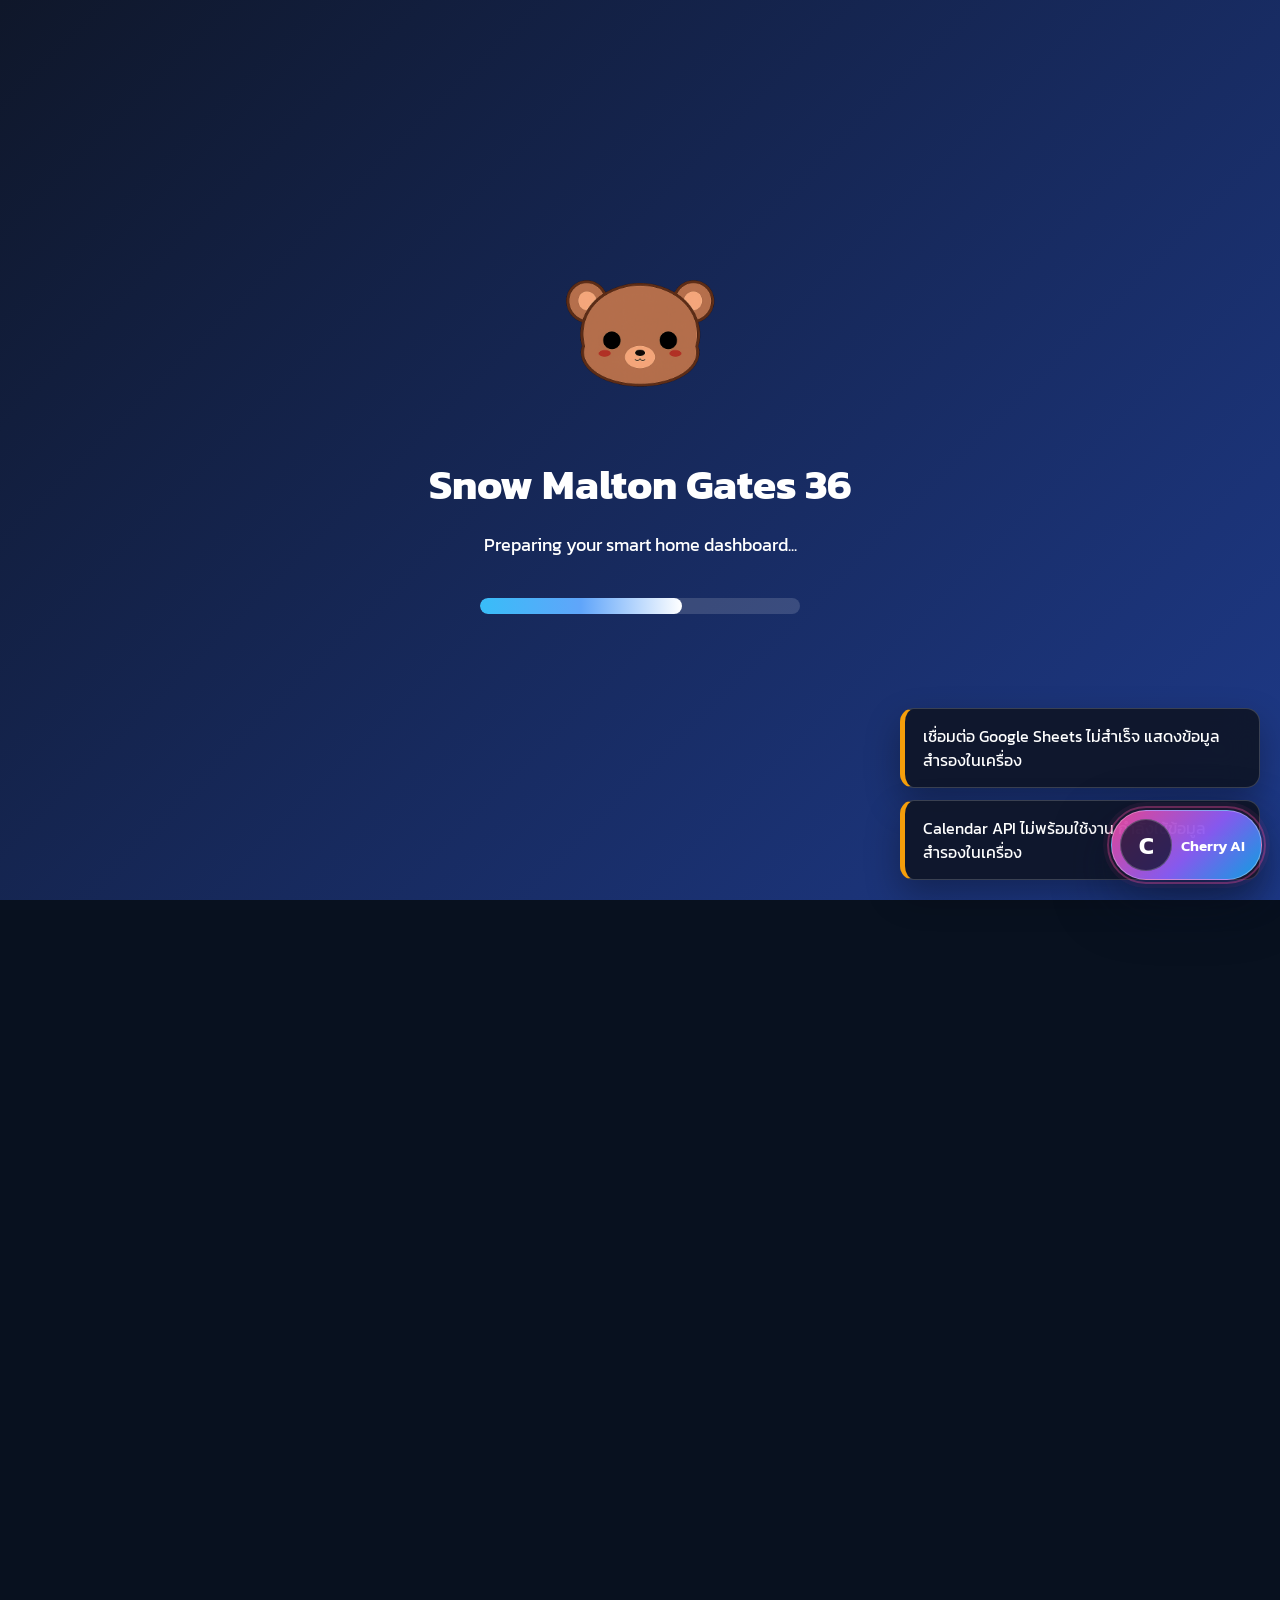
==== commit a11fdabe: "Add Cherry AI assistant and final floating avatar" ====
--- a/index.html
+++ b/index.html
@@ -13,7 +13,7 @@
 <link href="https://fonts.googleapis.com/css2?family=Kanit:wght@300;400;500;600;700&amp;display=swap" rel="stylesheet"/>
 <!-- Font Awesome -->
 <link href="https://cdnjs.cloudflare.com/ajax/libs/font-awesome/6.6.0/css/all.min.css" rel="stylesheet"/>
-  <link rel="stylesheet" href="cherry.css?v=6">
+  <link rel="stylesheet" href="cherry.css?v=7">
 </head>
 <body>
 <!-- ===================================================
@@ -862,8 +862,8 @@
 <script src="home.js">
 </script>
   <!-- Cherry AI Floating Assistant -->
-  <script src="cherry-config.js?v=6"></script>
-  <script src="cherry-core.js?v=6"></script>
-  <script src="cherry-widget.js?v=6"></script>
+  <script src="cherry-config.js?v=7"></script>
+  <script src="cherry-core.js?v=7"></script>
+  <script src="cherry-widget.js?v=7"></script>
 </body>
 </html>
--- a/cherry.css
+++ b/cherry.css
@@ -650,3 +650,96 @@
     min-height: 190px;
   }
 }
+
+
+/* =========================================================
+   CHERRY FLOATING VIDEO FINAL V7
+   User-provided MP4: cherry-floating-agent.mp4
+   ========================================================= */
+
+.cherry-widget-exact-visual {
+  display: none !important;
+}
+
+.cherry-widget-video-visual {
+  position: relative;
+  width: 100%;
+  height: min(390px, 48dvh);
+  min-height: 260px;
+  padding: 8px 10px;
+  overflow: hidden;
+  display: flex;
+  align-items: center;
+  justify-content: center;
+  background:
+    radial-gradient(circle at 50% 35%, rgba(139,92,246,.15), transparent 56%),
+    linear-gradient(180deg, rgba(30,27,58,.98), rgba(9,14,29,.98));
+  border-bottom: 1px solid rgba(255,255,255,.08);
+}
+
+.cherry-widget-video,
+.cherry-widget-video-fallback {
+  display: block;
+  width: 100%;
+  height: 100%;
+  max-width: 100%;
+  max-height: 100%;
+  object-fit: contain;
+  object-position: center center;
+  border: 0;
+  border-radius: 18px;
+  background: transparent;
+}
+
+.cherry-widget-video {
+  position: relative;
+  z-index: 2;
+}
+
+.cherry-widget-video-fallback {
+  position: absolute;
+  z-index: 1;
+  inset: 8px 10px;
+  width: calc(100% - 20px);
+  height: calc(100% - 16px);
+}
+
+.cherry-widget-video-fallback[hidden],
+.cherry-widget-video[hidden] {
+  display: none !important;
+}
+
+/* Give the avatar enough space while keeping chat usable. */
+.cherry-widget-panel {
+  height: min(860px, calc(100dvh - 24px));
+}
+
+.cherry-widget-messages {
+  min-height: 110px;
+}
+
+@media (max-width: 640px) {
+  .cherry-widget-panel {
+    width: 100vw;
+    height: min(94dvh, 860px);
+  }
+
+  .cherry-widget-video-visual {
+    height: min(350px, 45dvh);
+    min-height: 235px;
+    padding: 6px 8px;
+  }
+
+  .cherry-widget-video-fallback {
+    inset: 6px 8px;
+    width: calc(100% - 16px);
+    height: calc(100% - 12px);
+  }
+}
+
+@media (max-width: 430px) {
+  .cherry-widget-video-visual {
+    height: min(320px, 42dvh);
+    min-height: 220px;
+  }
+}
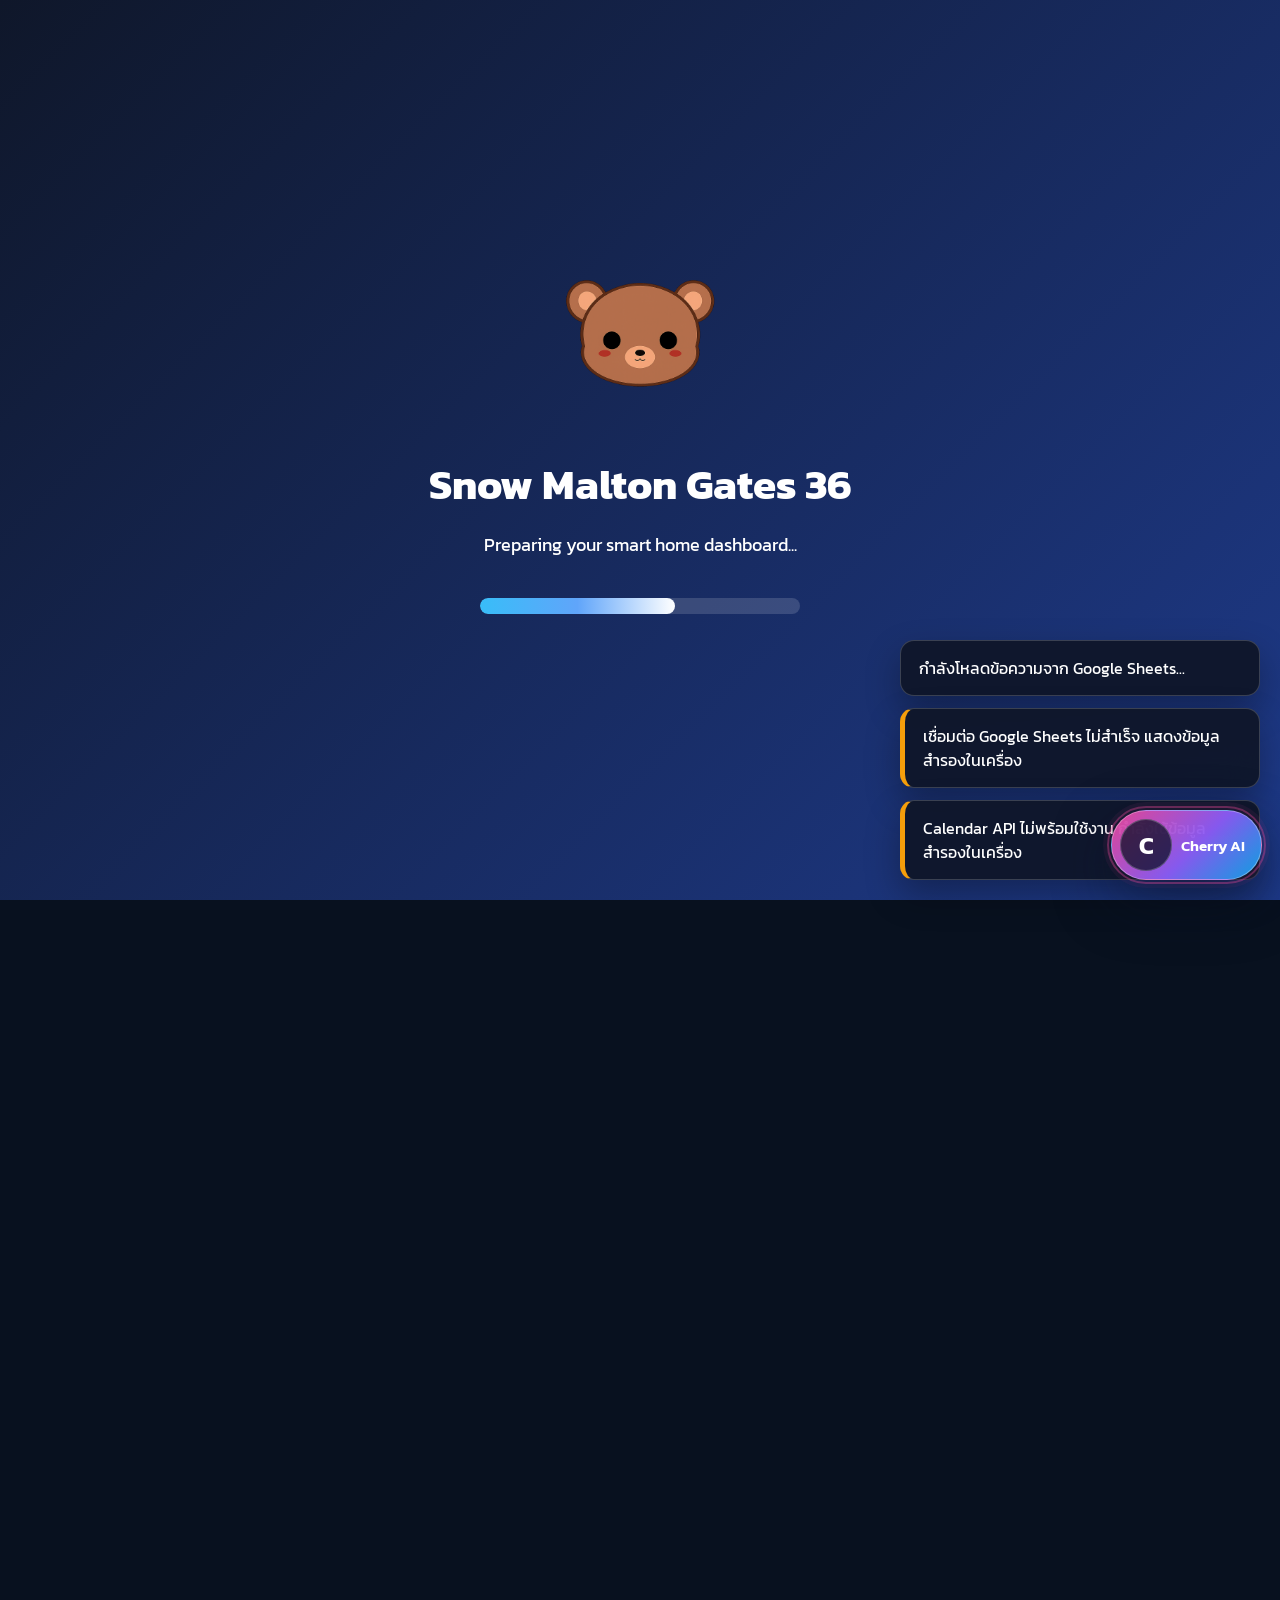
==== commit cd93ee89: "Use exact Cherry contacts files and voice timing V12" ====
--- a/index.html
+++ b/index.html
@@ -13,7 +13,8 @@
 <link href="https://fonts.googleapis.com/css2?family=Kanit:wght@300;400;500;600;700&amp;display=swap" rel="stylesheet"/>
 <!-- Font Awesome -->
 <link href="https://cdnjs.cloudflare.com/ajax/libs/font-awesome/6.6.0/css/all.min.css" rel="stylesheet"/>
-  <link rel="stylesheet" href="cherry.css?v=7">
+  <link rel="stylesheet" href="cherry.css?v=12">
+
 </head>
 <body>
 <!-- ===================================================
@@ -862,8 +863,10 @@
 <script src="home.js">
 </script>
   <!-- Cherry AI Floating Assistant -->
-  <script src="cherry-config.js?v=7"></script>
-  <script src="cherry-core.js?v=7"></script>
-  <script src="cherry-widget.js?v=7"></script>
+  <script src="cherry-config.js?v=12"></script>
+  <script src="cherry-core.js?v=12"></script>
+  <script src="cherry-voice-v12.js?v=12"></script>
+<script src="cherry-widget.js?v=12"></script>
+
 </body>
 </html>
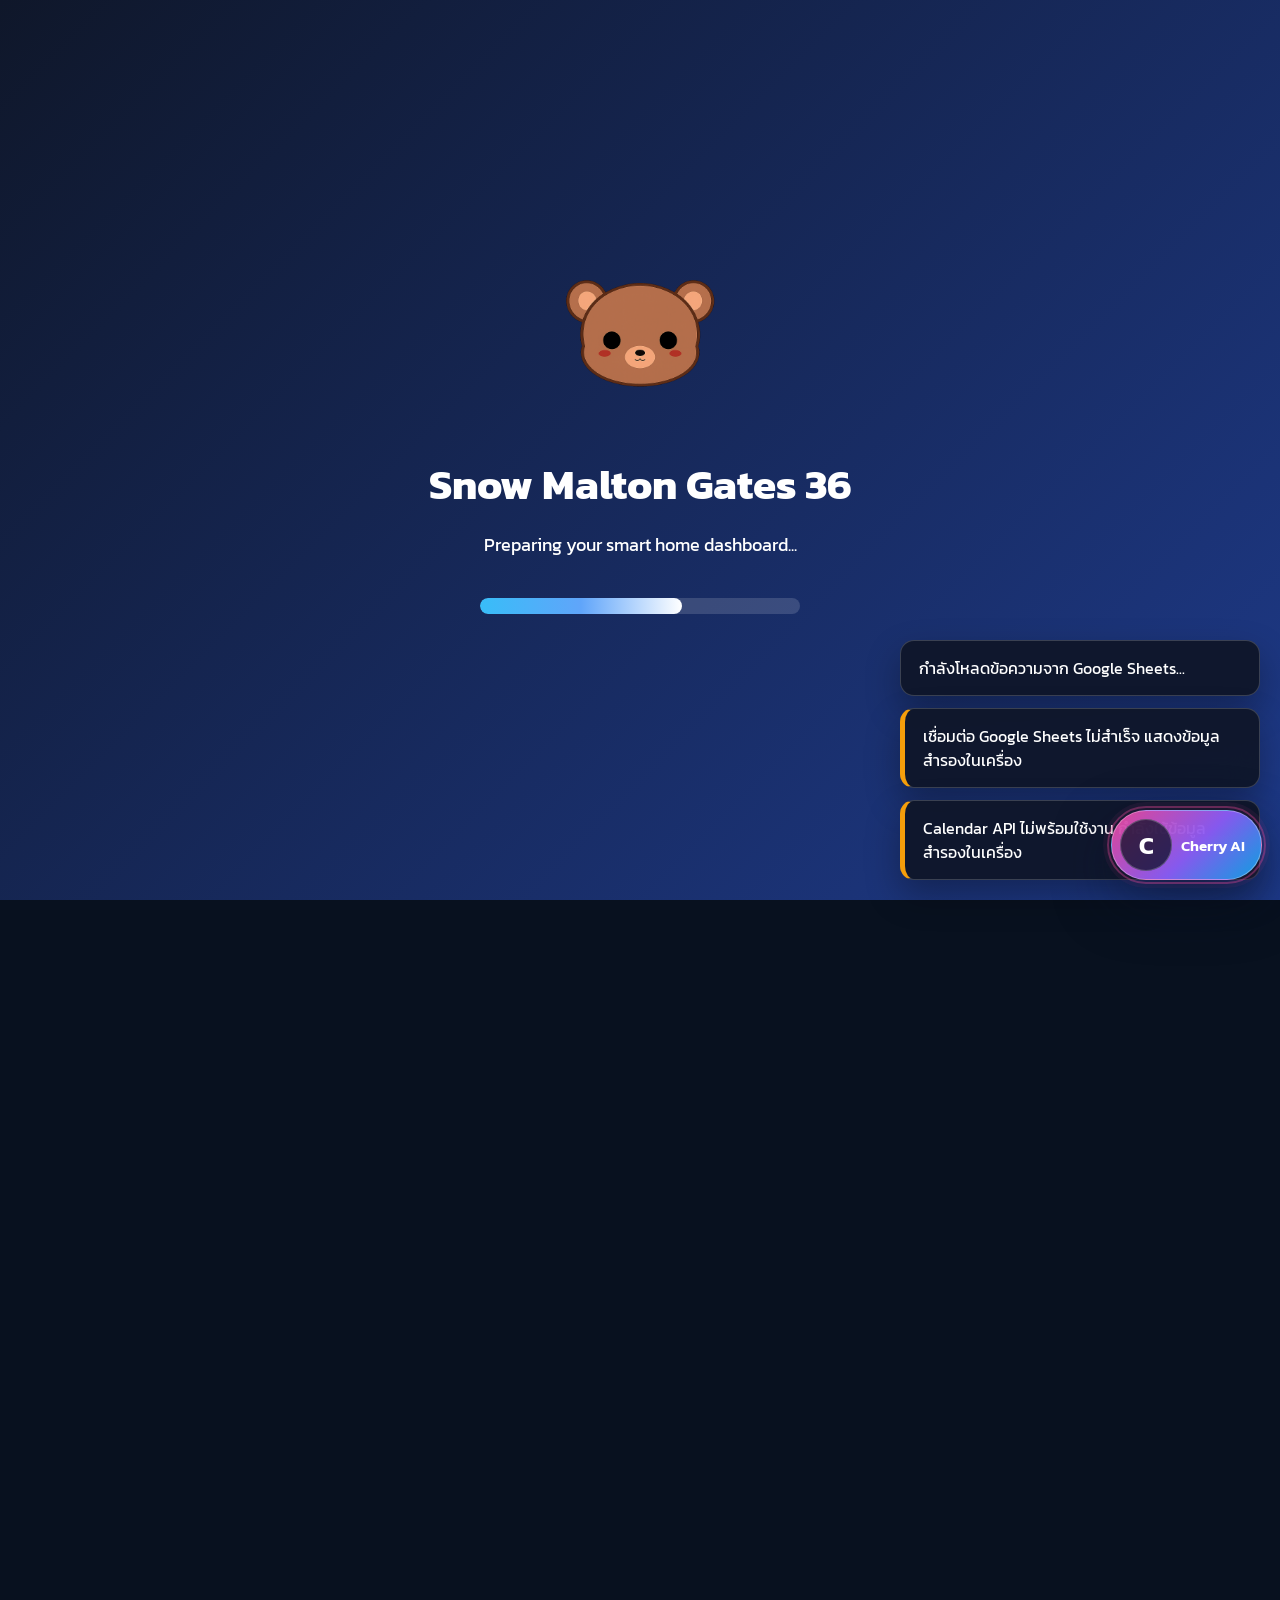
==== commit bd937a08: "Fix Cherry contacts and female voice fallback V12.3" ====
--- a/index.html
+++ b/index.html
@@ -865,7 +865,7 @@
   <!-- Cherry AI Floating Assistant -->
   <script src="cherry-config.js?v=12"></script>
   <script src="cherry-core.js?v=12"></script>
-  <script src="cherry-voice-v12.js?v=12"></script>
+  <script src="cherry-voice-v12.js?v=123"></script>
 <script src="cherry-widget.js?v=12"></script>
 
 </body>
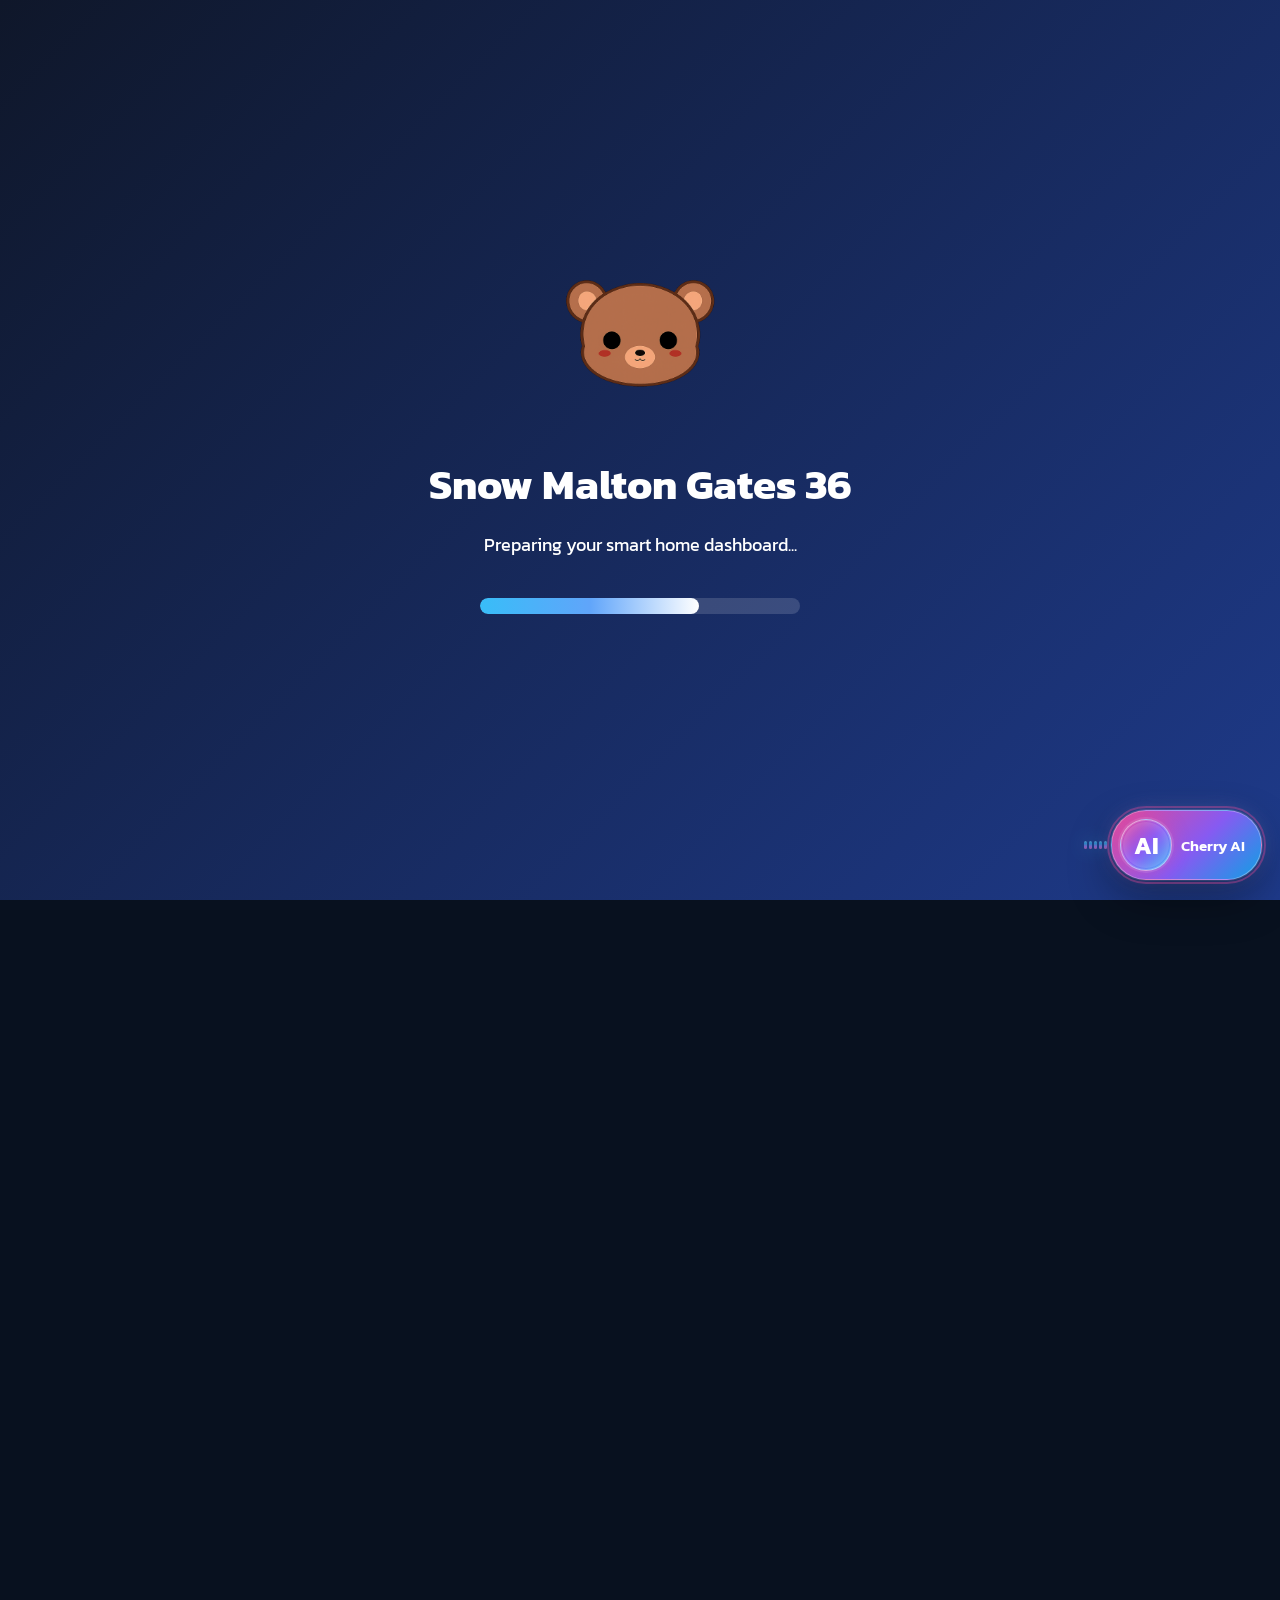
==== commit 37d1e95e: "Add Mick and Nu'Ice expense selector" ====
--- a/index.html
+++ b/index.html
@@ -8,7 +8,8 @@
    Family Home Dashboard
   </title>
 <meta content="#0f172a" name="theme-color"/>
-<link href="home.css" rel="stylesheet"/>
+<link href="home.css?v=27" rel="stylesheet"/>
+<link href="expense-choice.css?v=27" rel="stylesheet"/>
 <!-- Google Font -->
 <link href="https://fonts.googleapis.com/css2?family=Kanit:wght@300;400;500;600;700&amp;display=swap" rel="stylesheet"/>
 <!-- Font Awesome -->
@@ -547,24 +548,27 @@
 </section>
 <section class="page hidden-page" id="expense">
 <div class="page-title">
-<h2>
-       💰 รายรับ–รายจ่าย
-      </h2>
-<p>
-       เปิดระบบเดิมของ Umick Expender
-      </p>
-</div>
-<div class="expense-box">
-<img class="expense-bear" src="images/bear.png"/>
-<h3>
-       Smart Income &amp; Expense
-      </h3>
-<p>
-       ระบบเดิมของคุณจะถูกเปิดทันที
-      </p>
-<button id="openExpense" type="button">
-       เปิดระบบ
-      </button>
+<h2>💰 รายรับ–รายจ่าย</h2>
+<p>เลือกระบบที่ต้องการใช้งาน</p>
+</div>
+<div class="expense-choice-grid">
+<article class="expense-choice-card">
+<div class="expense-choice-icon">🐻</div>
+<h3>My Expense Tracker 2026-Mick</h3>
+<p>ระบบเดิม / Google Sheet เดิมของ Mick</p>
+<a class="expense-choice-btn expense-choice-mick" href="https://umick.vercel.app/" target="_blank" rel="noopener noreferrer">
+<i class="fas fa-wallet"></i> เปิดระบบ Mick
+</a>
+</article>
+<article class="expense-choice-card">
+<div class="expense-choice-icon">❄️</div>
+<h3>My Expense Tracker 2026 Nu'Ice</h3>
+<p>Google Sheet สำหรับ Nu'Ice</p>
+<button class="expense-choice-btn expense-choice-nuice" id="openNuIceExpense" type="button">
+<i class="fas fa-wallet"></i> เปิดระบบ Nu'Ice
+</button>
+<small class="expense-choice-note">รอใส่ลิงก์ระบบ Nu'Ice จริง</small>
+</article>
 </div>
 </section>
 <section class="page hidden-page" id="location">
@@ -860,8 +864,8 @@
 </footer>
 </main>
 </div>
-<script src="home.js">
-</script>
+<script src="home.js?v=27"></script>
+<script src="expense-choice.js?v=27"></script>
   <!-- Cherry AI Floating Assistant -->
   <script src="cherry-config.js?v=12"></script>
   <script src="cherry-core.js?v=12"></script>
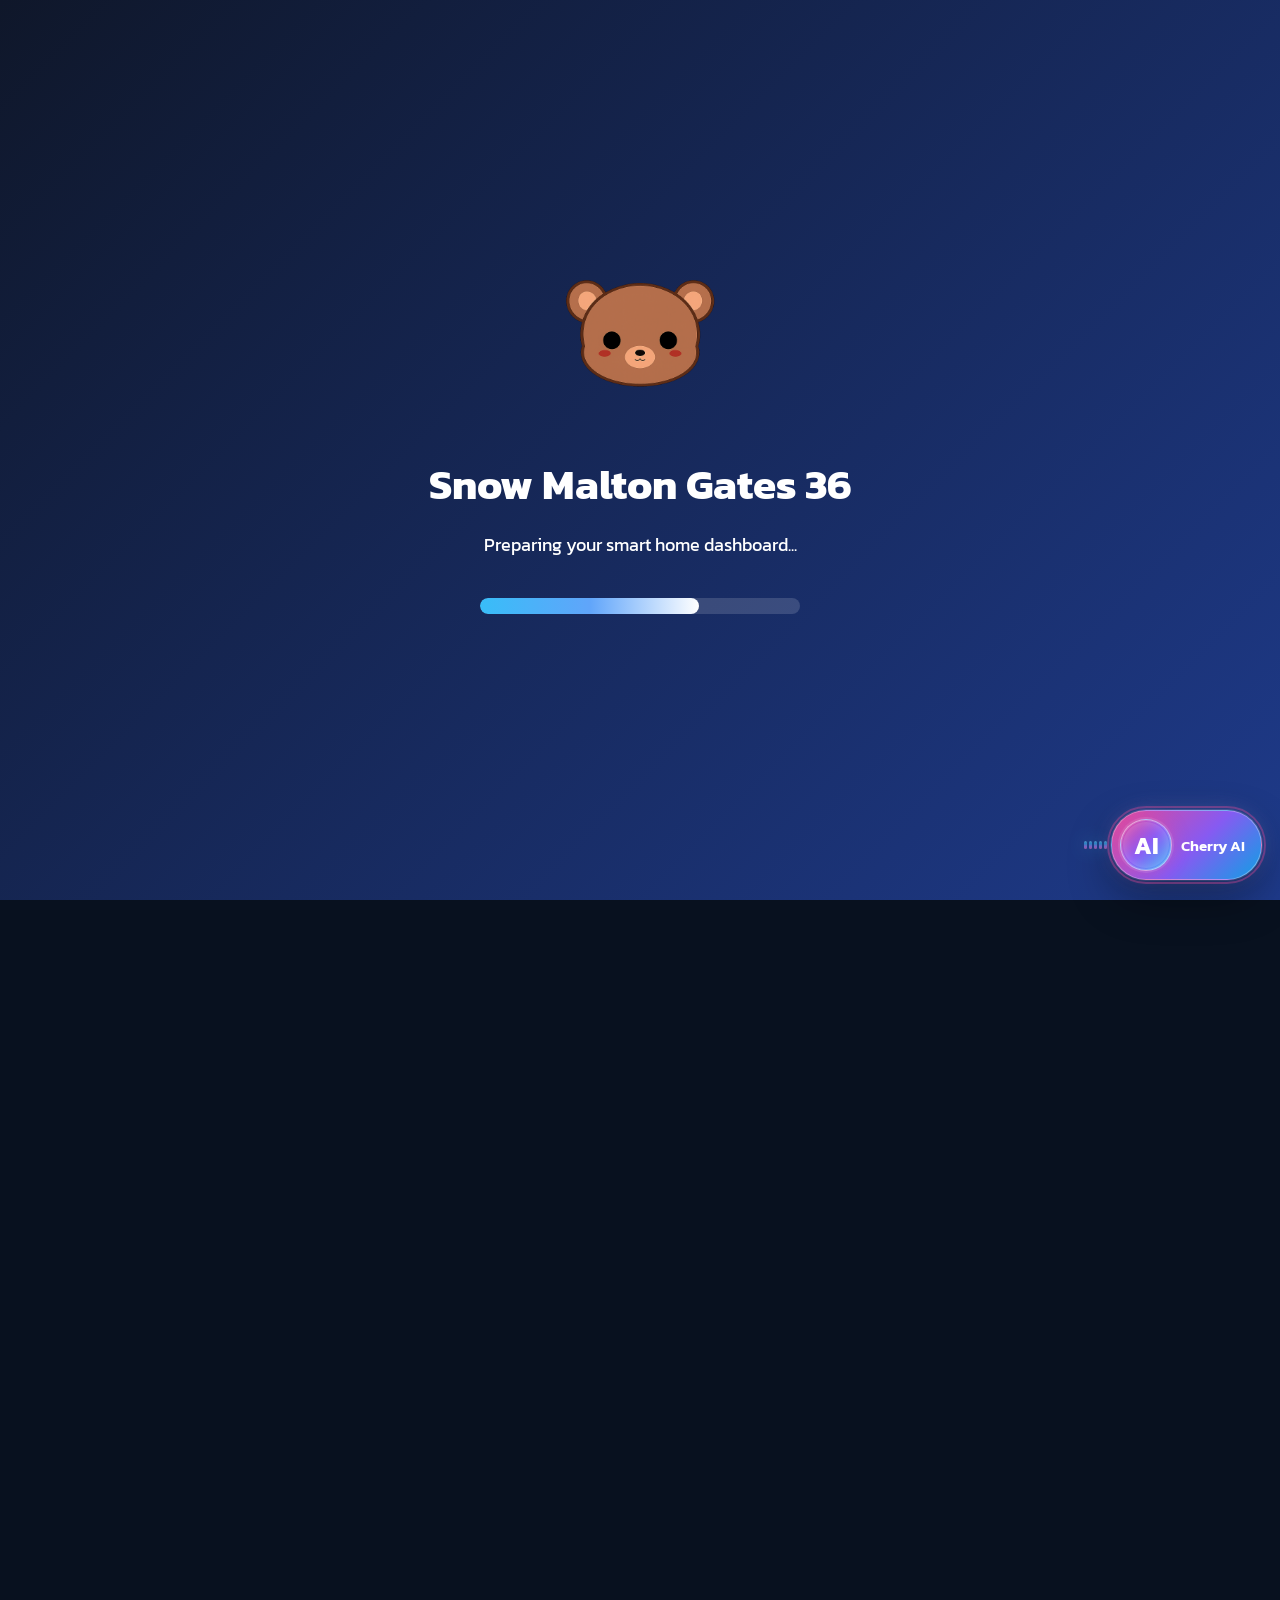
==== commit 68645445: "Hide Market Intelligence on expense page" ====
--- a/index.html
+++ b/index.html
@@ -546,7 +546,7 @@
 </div>
 </div>
 </section>
-<section class="page hidden-page" id="expense">
+<section class="page hidden-page expense-page-clean" id="expense">
 <div class="page-title">
 <h2>💰 รายรับ–รายจ่าย</h2>
 <p>เลือกระบบที่ต้องการใช้งาน</p>
--- a/expense-choice.css
+++ b/expense-choice.css
@@ -0,0 +1,9 @@
+/* Expense choice V27 */
+.expense-choice-grid{width:min(1000px,calc(100% - 28px));margin:22px auto 40px;display:grid;grid-template-columns:repeat(2,minmax(0,1fr));gap:18px}
+.expense-choice-card{padding:24px;border-radius:24px;background:linear-gradient(145deg,rgba(11,31,55,.96),rgba(18,20,50,.96));border:1px solid rgba(93,200,255,.32);box-shadow:0 18px 42px rgba(0,0,0,.28);text-align:center}
+.expense-choice-card h3{margin:8px 0;color:#fff;font-size:1.35rem}.expense-choice-card p{color:#b8c8d9;line-height:1.6}.expense-choice-icon{font-size:2.8rem}
+.expense-choice-btn{display:inline-flex;align-items:center;justify-content:center;gap:8px;width:100%;min-height:48px;margin-top:12px;padding:12px 16px;border:none;border-radius:14px;color:#fff;text-decoration:none;font-weight:700;cursor:pointer}
+.expense-choice-mick{background:linear-gradient(135deg,#2563eb,#06b6d4)}.expense-choice-nuice{background:linear-gradient(135deg,#7c3aed,#ec4899)}
+.expense-choice-btn:hover{transform:translateY(-2px);filter:brightness(1.08)}.expense-choice-note{display:block;margin-top:9px;color:#94a3b8}
+@media(max-width:700px){.expense-choice-grid{grid-template-columns:1fr;width:calc(100% - 18px);gap:14px}.expense-choice-card{padding:18px;border-radius:18px}.expense-choice-card h3{font-size:1.15rem}}
+@media(hover:none) and (pointer:coarse){.expense-choice-btn{min-height:52px;touch-action:manipulation;-webkit-tap-highlight-color:transparent}}
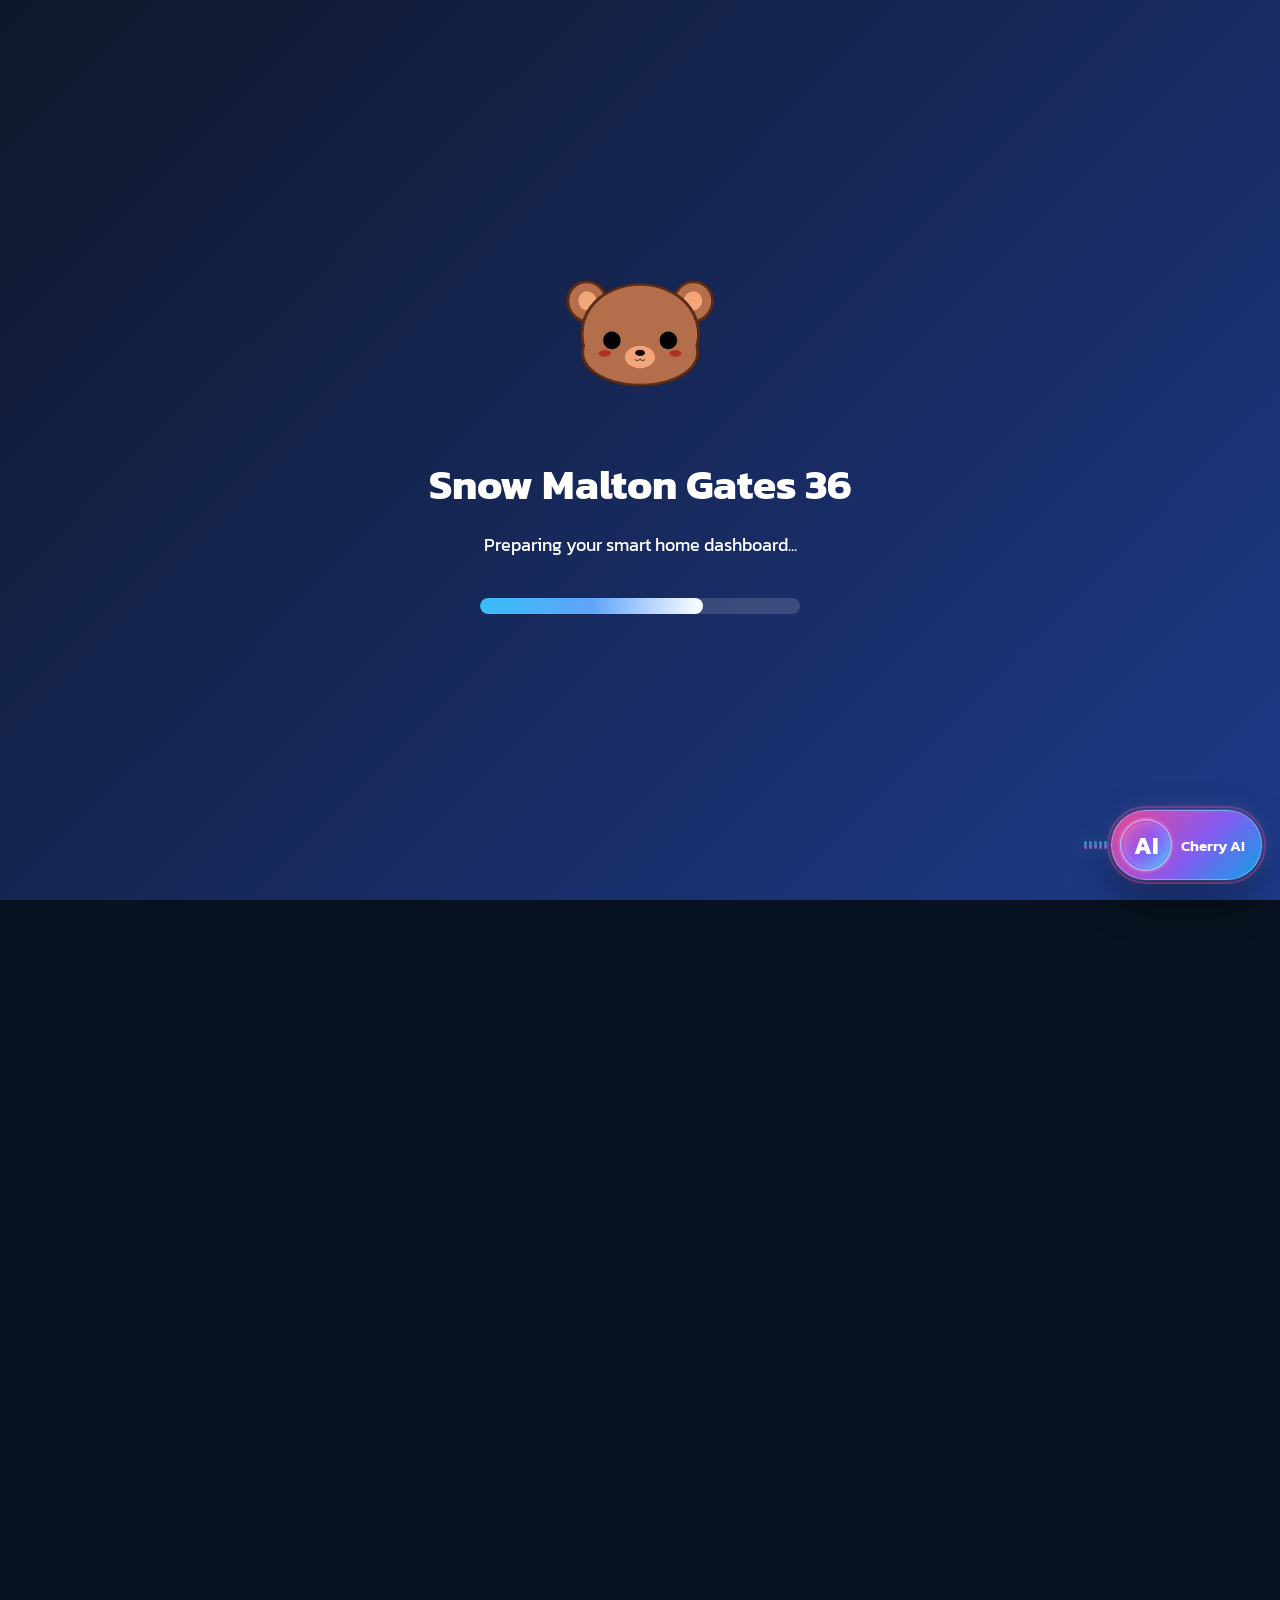
==== commit 4809b7ef: "Load expense focused dashboard assets v28" ====
--- a/index.html
+++ b/index.html
@@ -9,7 +9,7 @@
   </title>
 <meta content="#0f172a" name="theme-color"/>
 <link href="home.css?v=27" rel="stylesheet"/>
-<link href="expense-choice.css?v=27" rel="stylesheet"/>
+<link href="expense-choice.css?v=28" rel="stylesheet"/>
 <!-- Google Font -->
 <link href="https://fonts.googleapis.com/css2?family=Kanit:wght@300;400;500;600;700&amp;display=swap" rel="stylesheet"/>
 <!-- Font Awesome -->
@@ -865,7 +865,7 @@
 </main>
 </div>
 <script src="home.js?v=27"></script>
-<script src="expense-choice.js?v=27"></script>
+<script src="expense-choice.js?v=28"></script>
   <!-- Cherry AI Floating Assistant -->
   <script src="cherry-config.js?v=12"></script>
   <script src="cherry-core.js?v=12"></script>
--- a/expense-choice.css
+++ b/expense-choice.css
@@ -7,3 +7,22 @@
 .expense-choice-btn:hover{transform:translateY(-2px);filter:brightness(1.08)}.expense-choice-note{display:block;margin-top:9px;color:#94a3b8}
 @media(max-width:700px){.expense-choice-grid{grid-template-columns:1fr;width:calc(100% - 18px);gap:14px}.expense-choice-card{padding:18px;border-radius:18px}.expense-choice-card h3{font-size:1.15rem}}
 @media(hover:none) and (pointer:coarse){.expense-choice-btn{min-height:52px;touch-action:manipulation;-webkit-tap-highlight-color:transparent}}
+
+
+/* Expense page focus mode: hide Home-only Market Intelligence */
+body:has(#expense.active) .market-intelligence,
+body:has(#expense.active) #marketIntelligence,
+body:has(#expense.active) [data-home-market-intelligence],
+body:has(#expense.active) .home-market-intelligence,
+body:has(#expense.active) .market-dashboard,
+body:has(#expense.active) .market-intelligence-section {
+  display: none !important;
+}
+
+/* Keep expense choices close to the header for easier access */
+#expense.active {
+  padding-top: 18px;
+}
+#expense.active .page-title {
+  margin-top: 0;
+}
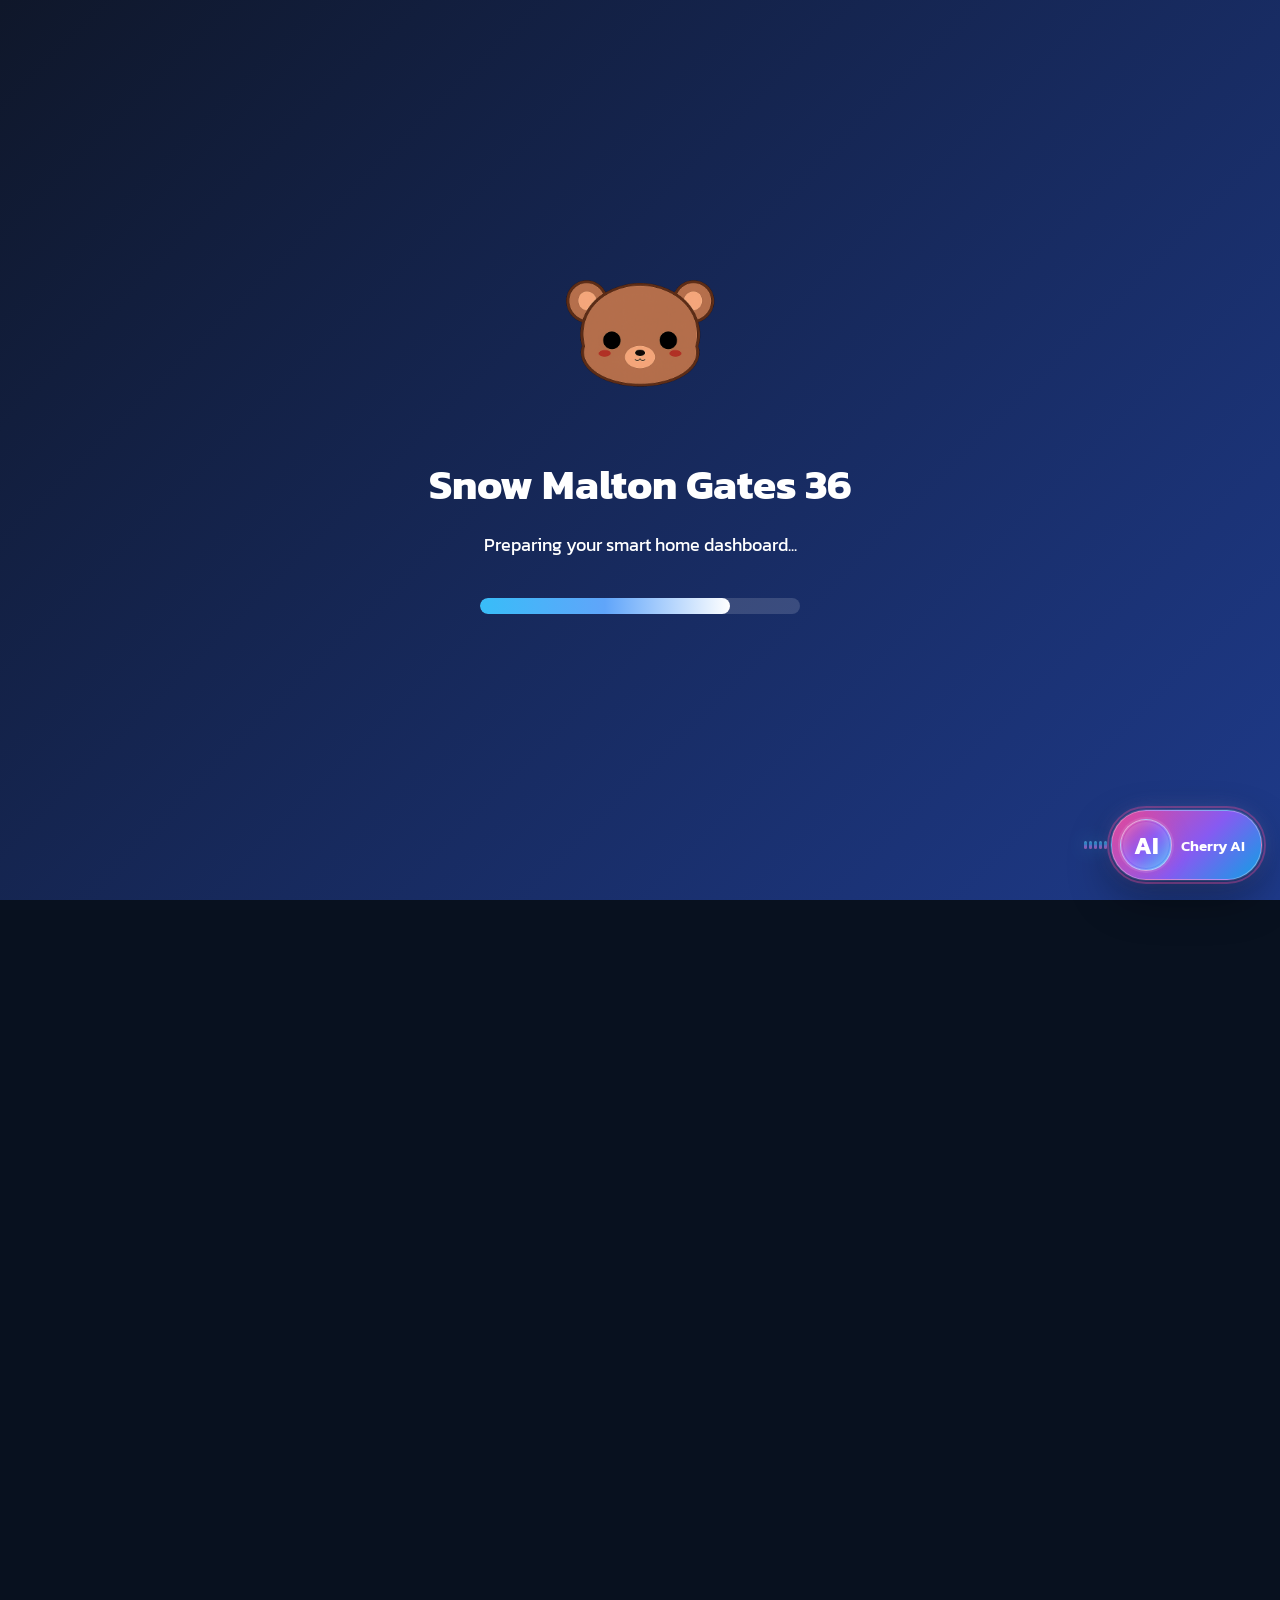
==== commit 094ac776: "Load working NuIce expense link v29" ====
--- a/index.html
+++ b/index.html
@@ -9,7 +9,7 @@
   </title>
 <meta content="#0f172a" name="theme-color"/>
 <link href="home.css?v=27" rel="stylesheet"/>
-<link href="expense-choice.css?v=28" rel="stylesheet"/>
+<link href="expense-choice.css?v=29" rel="stylesheet"/>
 <!-- Google Font -->
 <link href="https://fonts.googleapis.com/css2?family=Kanit:wght@300;400;500;600;700&amp;display=swap" rel="stylesheet"/>
 <!-- Font Awesome -->
@@ -567,7 +567,7 @@
 <button class="expense-choice-btn expense-choice-nuice" id="openNuIceExpense" type="button">
 <i class="fas fa-wallet"></i> เปิดระบบ Nu'Ice
 </button>
-<small class="expense-choice-note">รอใส่ลิงก์ระบบ Nu'Ice จริง</small>
+
 </article>
 </div>
 </section>
@@ -865,7 +865,7 @@
 </main>
 </div>
 <script src="home.js?v=27"></script>
-<script src="expense-choice.js?v=28"></script>
+<script src="expense-choice.js?v=29"></script>
   <!-- Cherry AI Floating Assistant -->
   <script src="cherry-config.js?v=12"></script>
   <script src="cherry-core.js?v=12"></script>
